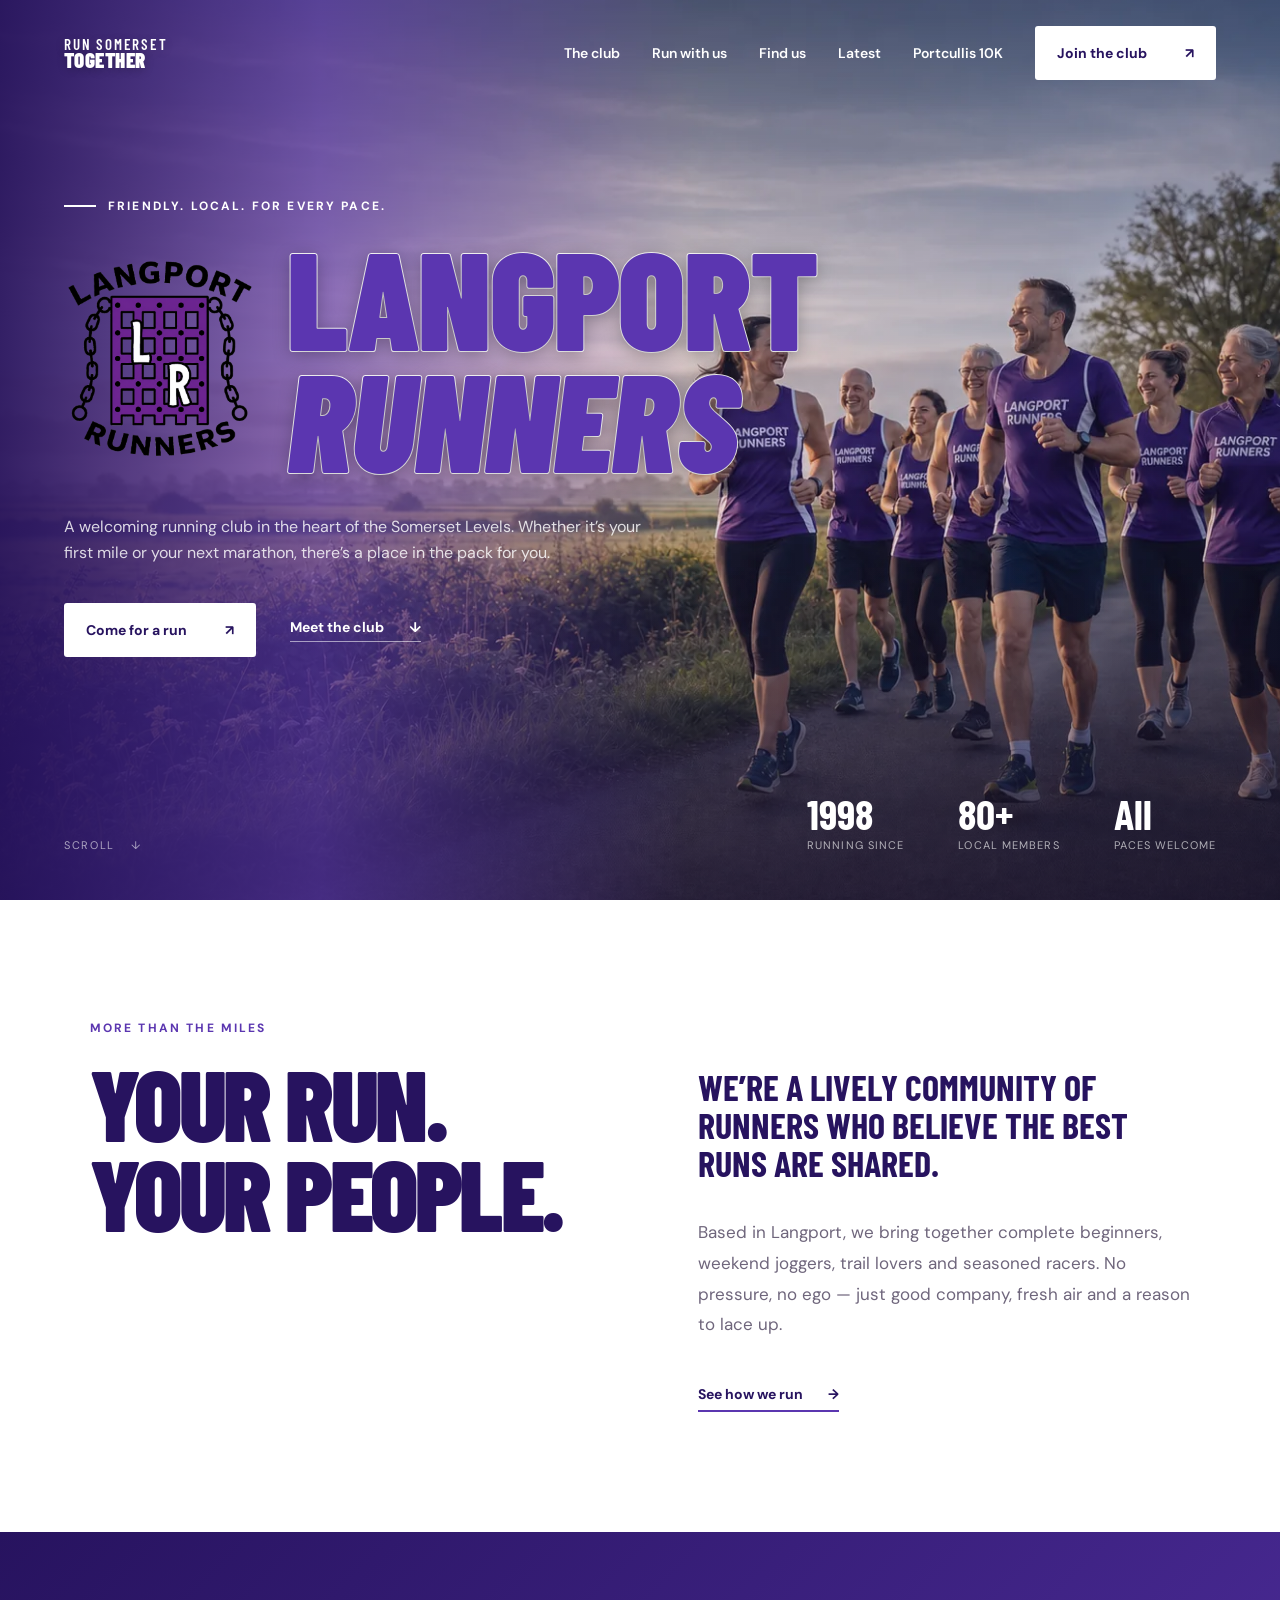
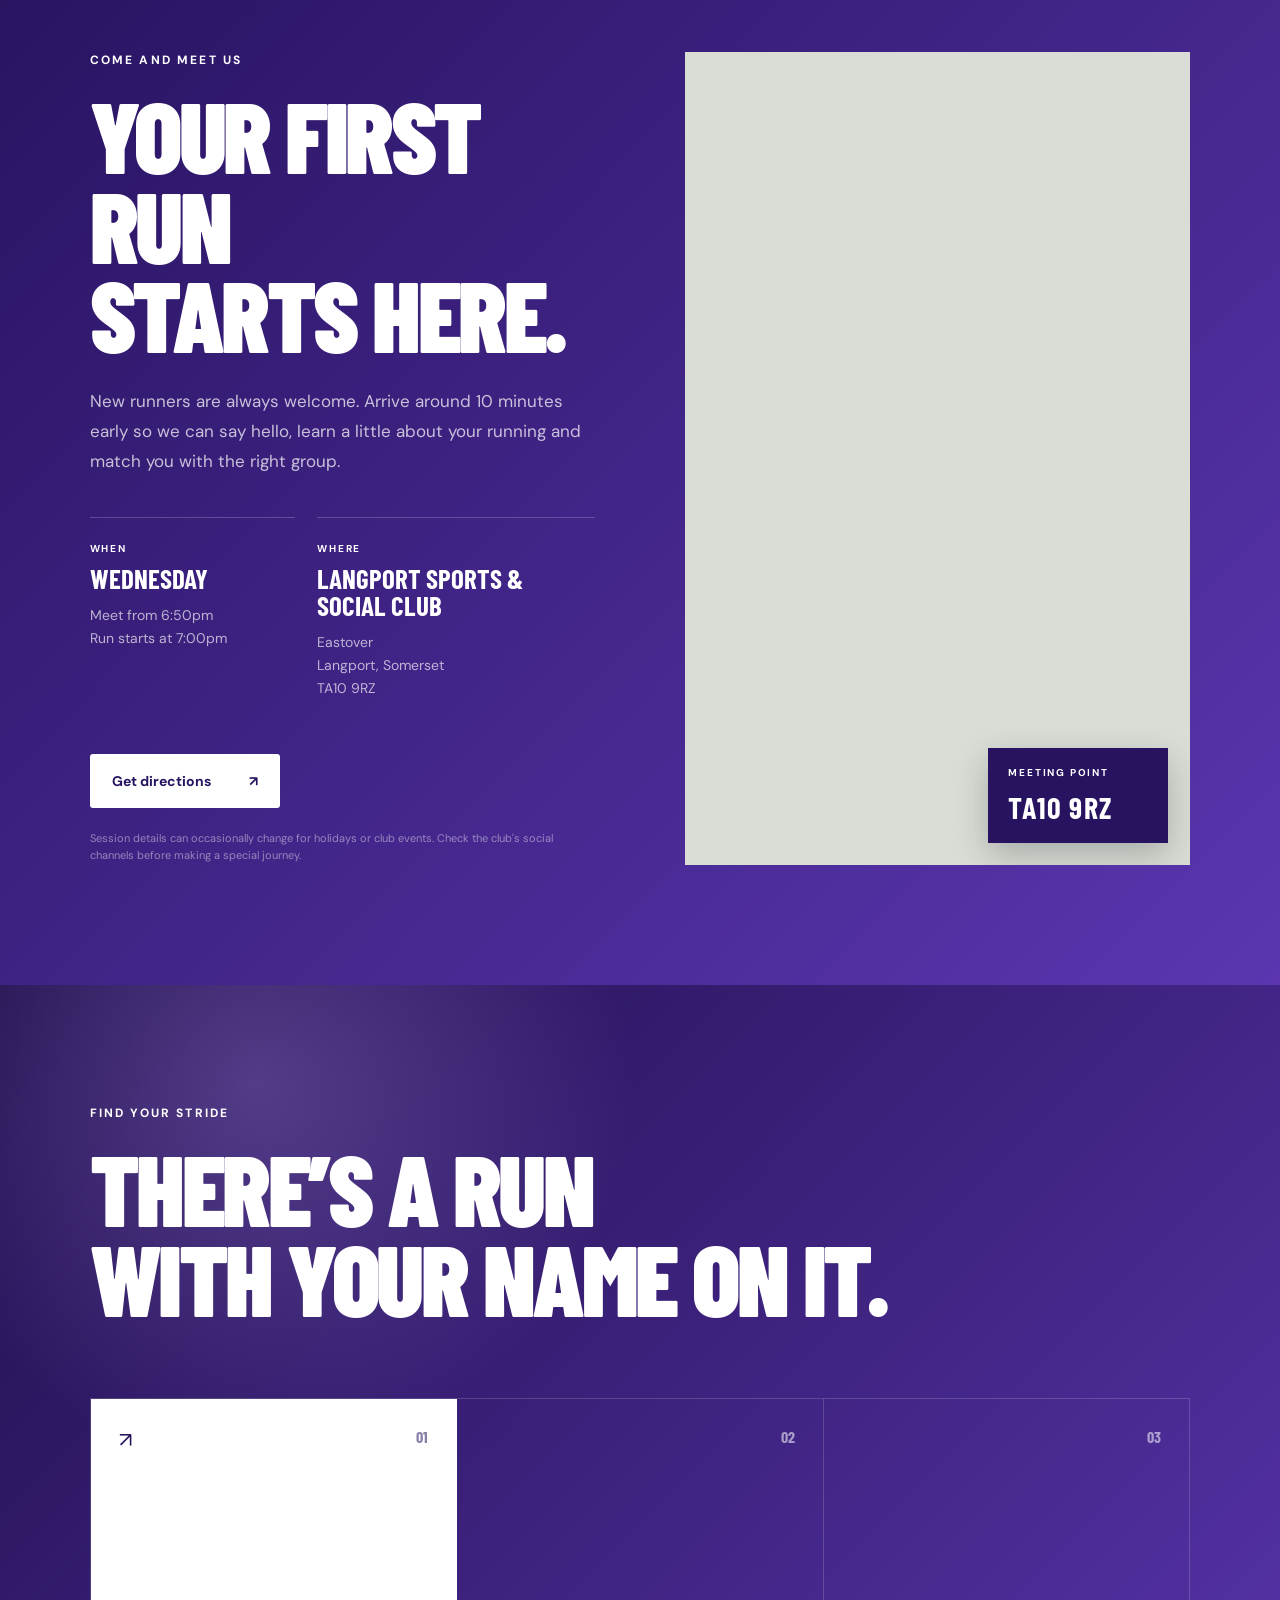
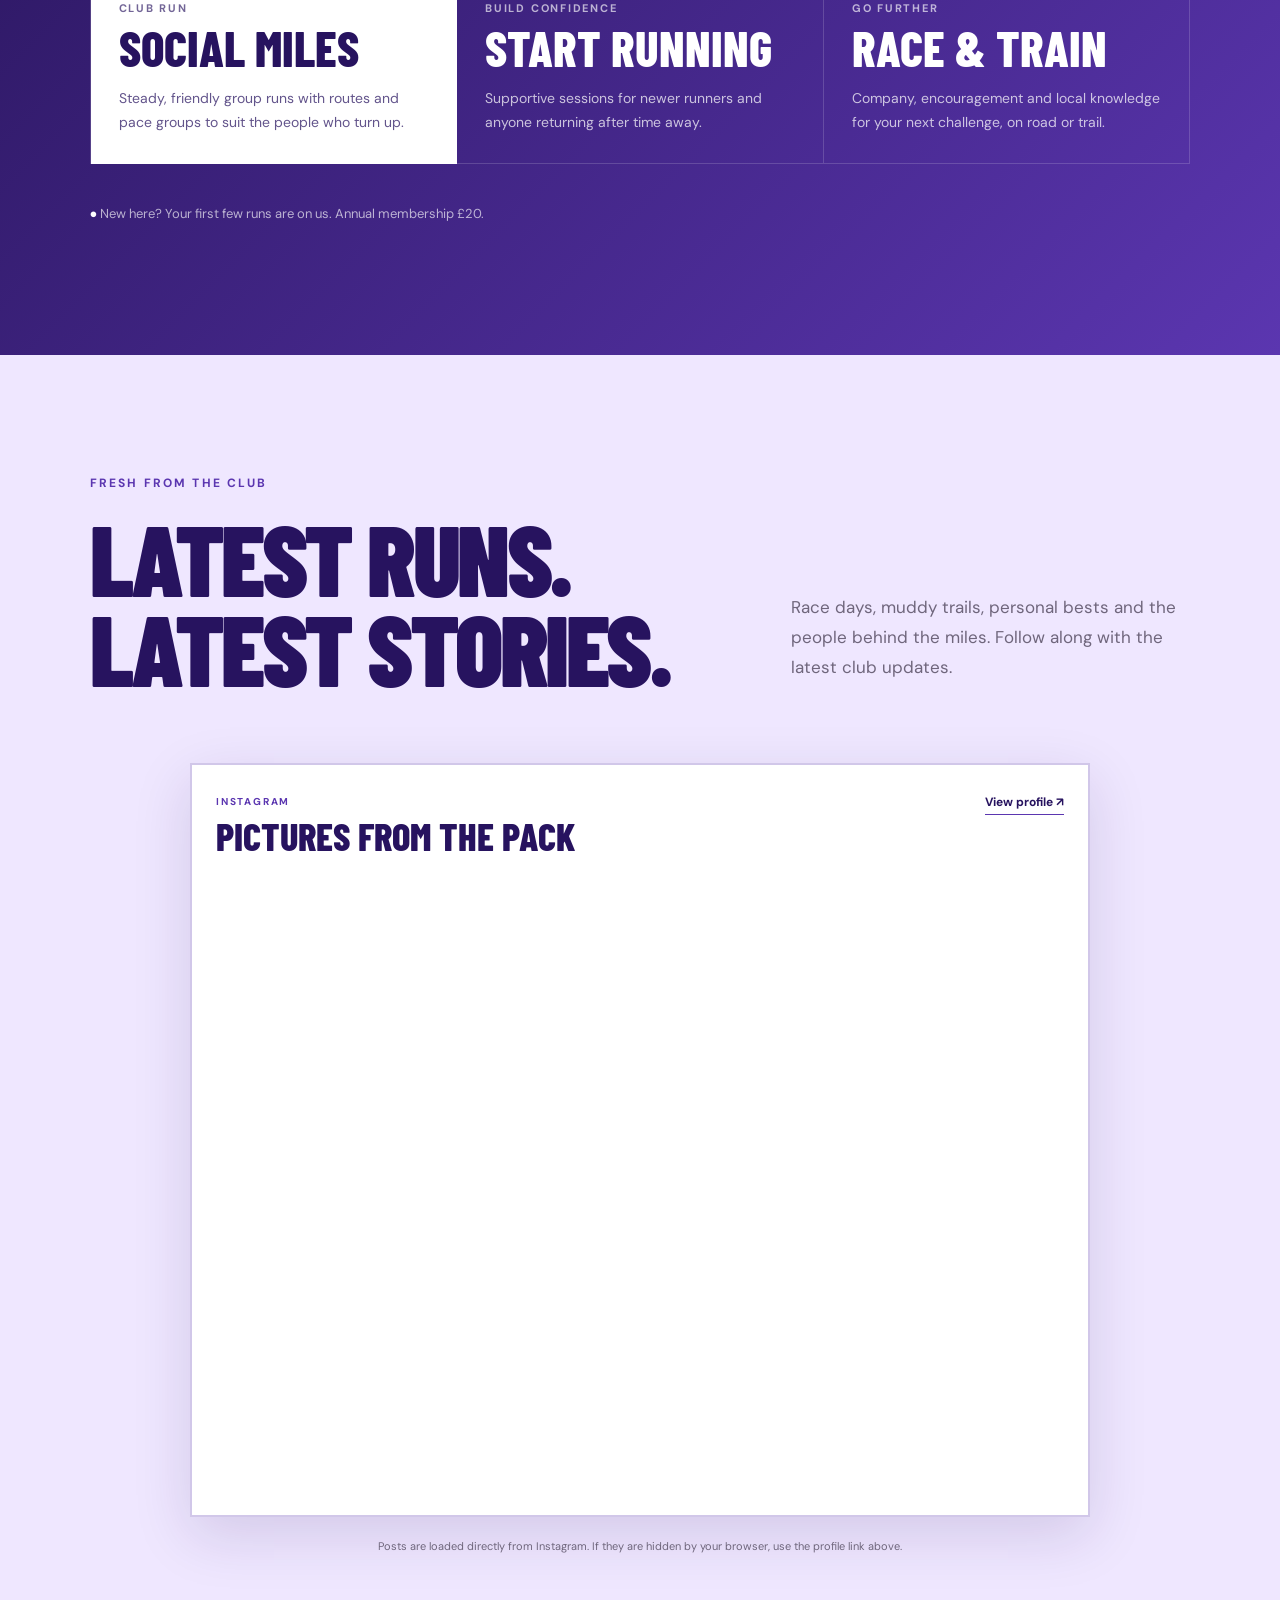
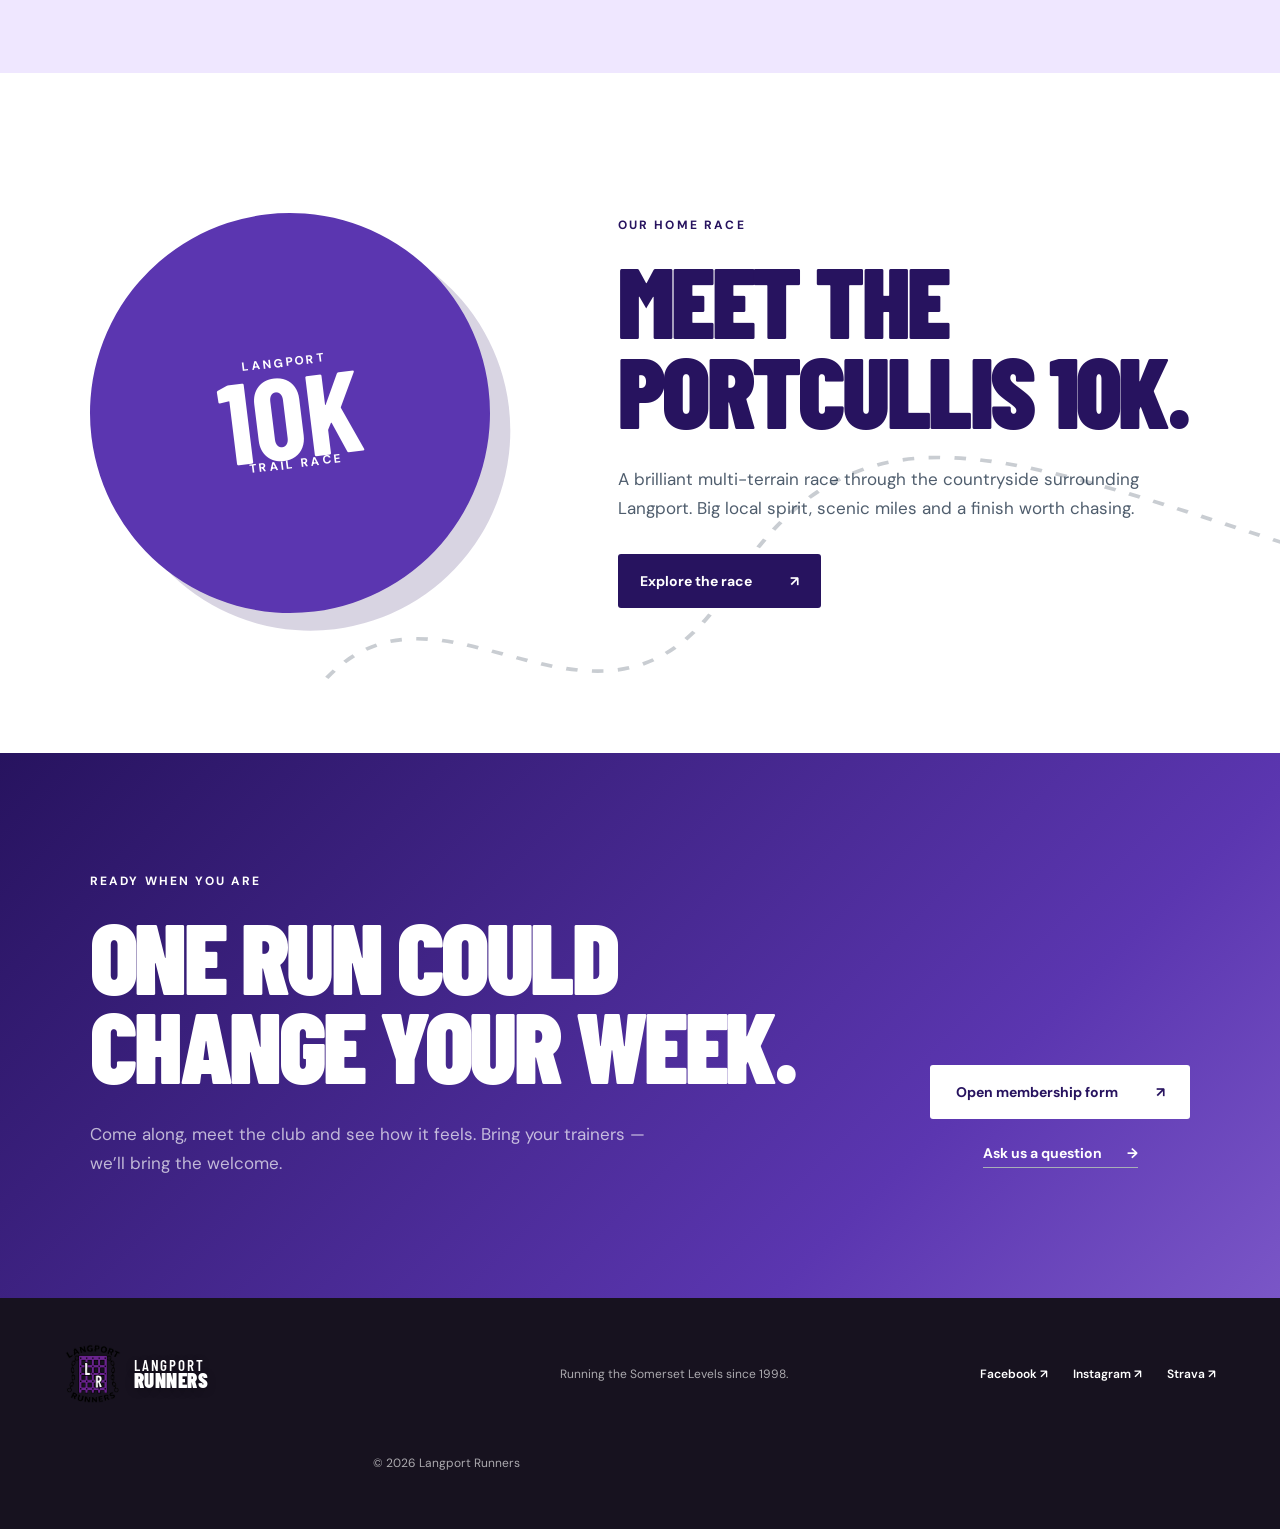
==== index.html @ e685749e "Refresh mobile text width styling" ====
<!doctype html>
<html lang="en">
<head>
  <meta charset="utf-8">
  <meta name="viewport" content="width=device-width, initial-scale=1">
  <meta name="description" content="Join Langport Runners, a friendly Somerset running club for all abilities. Weekly Wednesday runs at 7pm from Langport Sports & Social Club.">
  <meta name="robots" content="index,follow,max-image-preview:large">
  <meta name="theme-color" content="#0b1f35">
  <link rel="canonical" href="https://martingibsonhypnotherapy-design.github.io/langport-runners-preview/">
  <meta property="og:type" content="website">
  <meta property="og:site_name" content="Langport Runners">
  <meta property="og:title" content="Langport Runners | Friendly Somerset Running Club">
  <meta property="og:description" content="Run with a welcoming club in the heart of the Somerset Levels. All abilities and paces are welcome.">
  <meta property="og:url" content="https://martingibsonhypnotherapy-design.github.io/langport-runners-preview/">
  <meta property="og:image" content="https://martingibsonhypnotherapy-design.github.io/langport-runners-preview/assets/langport-runners-share.jpg">
  <meta property="og:image:width" content="1200">
  <meta property="og:image:height" content="630">
  <meta property="og:image:alt" content="Langport Runners training in the Somerset countryside">
  <meta name="twitter:card" content="summary_large_image">
  <meta name="twitter:title" content="Langport Runners | Friendly Somerset Running Club">
  <meta name="twitter:description" content="Weekly club runs in Langport for runners of all abilities.">
  <meta name="twitter:image" content="https://martingibsonhypnotherapy-design.github.io/langport-runners-preview/assets/langport-runners-share.jpg">
  <link rel="icon" href="assets/langport-runners-logo.png" type="image/png">
  <link rel="apple-touch-icon" href="assets/langport-runners-logo.png">
  <link rel="manifest" href="site.webmanifest">
  <title>Langport Runners | Friendly Somerset Running Club</title>
  <link rel="preconnect" href="https://fonts.googleapis.com">
  <link rel="preconnect" href="https://fonts.gstatic.com" crossorigin>
  <link href="https://fonts.googleapis.com/css2?family=Barlow+Condensed:ital,wght@0,600;0,700;0,800;0,900;1,800&family=DM+Sans:wght@400;500;600;700&display=swap" rel="stylesheet">
  <link rel="stylesheet" href="styles.css?v=20261021-mobile13">
  <script src="script.js" defer></script>
  <script type="application/ld+json">
  {
    "@context": "https://schema.org",
    "@type": "SportsClub",
    "name": "Langport Runners",
    "url": "https://martingibsonhypnotherapy-design.github.io/langport-runners-preview/",
    "logo": "https://martingibsonhypnotherapy-design.github.io/langport-runners-preview/assets/langport-runners-logo.png",
    "image": "https://martingibsonhypnotherapy-design.github.io/langport-runners-preview/assets/langport-runners-share.jpg",
    "description": "A friendly running club in Langport, Somerset, welcoming runners of all abilities.",
    "foundingDate": "1998",
    "address": {
      "@type": "PostalAddress",
      "streetAddress": "Langport Sports & Social Club, Eastover",
      "addressLocality": "Langport",
      "addressRegion": "Somerset",
      "postalCode": "TA10 9RZ",
      "addressCountry": "GB"
    },
    "sameAs": [
      "https://www.facebook.com/langportrunners/",
      "https://www.instagram.com/langport_runners/",
      "https://www.strava.com/clubs/langportrunners"
    ]
  }
  </script>
</head>
<body>
  <header class="site-header" id="top">
    <a class="brand" href="#top" aria-label="Langport Runners home">
      <span>Run Somerset<br><strong>Together</strong></span>
    </a>
    <button class="menu-toggle" aria-expanded="false" aria-controls="site-nav">
      <span></span><span></span><span></span><span class="sr-only">Menu</span>
    </button>
    <nav class="site-nav" id="site-nav" aria-label="Main navigation">
      <a href="#about">The club</a>
      <a href="#sessions">Run with us</a>
      <a href="#visit">Find us</a>
      <a href="#latest">Latest</a>
      <a href="#portcullis">Portcullis 10K</a>
      <a class="nav-cta" href="https://forms.office.com/Pages/ResponsePage.aspx?id=DQSIkWdsW0yxEjajBLZtrQAAAAAAAAAAAANAAW6JnulUOFQyMktWUk9DQTFXREoxSjRMME5SQkY1UC4u" target="_blank" rel="noreferrer">Join the club <span>↗</span></a>
    </nav>
  </header>

  <main>
    <section class="hero">
      <div class="hero-media" role="img" aria-label="A friendly group of runners on a Somerset country lane"></div>
      <div class="hero-shade"></div>
      <div class="hero-content">
        <p class="eyebrow"><span></span> Friendly. Local. For every pace.</p>
        <h1 class="hero-brand">
          <img class="hero-brand-logo" src="assets/langport-runners-logo.png" alt="">
          <span>Langport<br><em>Runners</em></span>
        </h1>
        <p class="hero-copy">A welcoming running club in the heart of the Somerset Levels. Whether it’s your first mile or your next marathon, there’s a place in the pack for you.</p>
        <div class="hero-actions">
          <a class="button button-coral" href="#visit">Come for a run <span>↗</span></a>
          <a class="text-link" href="#about">Meet the club <span>↓</span></a>
        </div>
      </div>
      <div class="hero-stats" aria-label="Club facts">
        <div><strong>1998</strong><span>Running since</span></div>
        <div><strong>80+</strong><span>Local members</span></div>
        <div><strong>All</strong><span>Paces welcome</span></div>
      </div>
      <a class="scroll-cue" href="#about" aria-label="Scroll to learn more">Scroll <span>↓</span></a>
    </section>

    <section class="intro section" id="about">
      <div class="intro-title">
        <p class="kicker">More than the miles</p>
        <h2>Your run.<br>Your people.</h2>
      </div>
      <div class="intro-copy">
        <p class="lead">We’re a lively community of runners who believe the best runs are shared.</p>
        <p>Based in Langport, we bring together complete beginners, weekend joggers, trail lovers and seasoned racers. No pressure, no ego — just good company, fresh air and a reason to lace up.</p>
        <a class="arrow-link" href="#sessions">See how we run <span>→</span></a>
      </div>
    </section>

    <section class="visit section" id="visit">
      <div class="visit-details">
        <p class="kicker">Come and meet us</p>
        <h2>Your first run<br>starts here.</h2>
        <p class="visit-intro">New runners are always welcome. Arrive around 10 minutes early so we can say hello, learn a little about your running and match you with the right group.</p>
        <div class="visit-facts">
          <div class="visit-fact">
            <span>When</span>
            <strong>Wednesday</strong>
            <p>Meet from 6:50pm<br>Run starts at 7:00pm</p>
          </div>
          <div class="visit-fact">
            <span>Where</span>
            <strong>Langport Sports & Social Club</strong>
            <address>Eastover<br>Langport, Somerset<br>TA10 9RZ</address>
          </div>
        </div>
        <div class="visit-actions">
          <a class="button button-coral" href="https://www.google.com/maps/dir/?api=1&destination=Langport+Sports+%26+Social+Club%2C+Eastover%2C+Langport%2C+Somerset%2C+TA10+9RZ" target="_blank" rel="noreferrer">Get directions <span>↗</span></a>
        </div>
        <p class="visit-note">Session details can occasionally change for holidays or club events. Check the club's social channels before making a special journey.</p>
      </div>
      <div class="visit-map">
        <iframe
          src="https://www.google.com/maps?q=Langport+Sports+%26+Social+Club%2C+Eastover%2C+Langport%2C+Somerset%2C+TA10+9RZ&output=embed"
          title="Map showing Langport Sports and Social Club, the Langport Runners meeting point"
          loading="lazy"
          referrerpolicy="no-referrer-when-downgrade">
        </iframe>
        <div class="map-label">
          <span>Meeting point</span>
          <strong>TA10 9RZ</strong>
        </div>
      </div>
    </section>

    <section class="sessions section" id="sessions">
      <div class="section-heading light">
        <p class="kicker">Find your stride</p>
        <h2>There’s a run<br>with your name on it.</h2>
      </div>
      <div class="session-grid">
        <article class="session-card featured">
          <span class="card-number">01</span>
          <div>
            <p class="card-label">Club run</p>
            <h3>Social miles</h3>
            <p>Steady, friendly group runs with routes and pace groups to suit the people who turn up.</p>
          </div>
          <span class="card-icon" aria-hidden="true">↗</span>
        </article>
        <article class="session-card">
          <span class="card-number">02</span>
          <div>
            <p class="card-label">Build confidence</p>
            <h3>Start running</h3>
            <p>Supportive sessions for newer runners and anyone returning after time away.</p>
          </div>
          <span class="card-icon" aria-hidden="true">↗</span>
        </article>
        <article class="session-card">
          <span class="card-number">03</span>
          <div>
            <p class="card-label">Go further</p>
            <h3>Race & train</h3>
            <p>Company, encouragement and local knowledge for your next challenge, on road or trail.</p>
          </div>
          <span class="card-icon" aria-hidden="true">↗</span>
        </article>
      </div>
      <div class="session-note">
        <p><span>●</span> New here? Your first few runs are on us. Annual membership £20.</p>
      </div>
    </section>

    <section class="latest section" id="latest">
      <div class="latest-heading">
        <div>
          <p class="kicker">Fresh from the club</p>
          <h2>Latest runs.<br>Latest stories.</h2>
        </div>
        <p>Race days, muddy trails, personal bests and the people behind the miles. Follow along with the latest club updates.</p>
      </div>
      <div class="social-grid social-grid-single">
        <article class="social-panel social-panel-instagram">
          <div class="social-panel-head">
            <div>
              <span class="social-network">Instagram</span>
              <h3>Pictures from the pack</h3>
            </div>
            <a href="https://www.instagram.com/langport_runners/" target="_blank" rel="noreferrer" aria-label="Open Langport Runners on Instagram">View profile ↗</a>
          </div>
          <div class="social-embed instagram-embed">
            <iframe
              src="https://www.instagram.com/langport_runners/embed/"
              title="Latest pictures from Langport Runners on Instagram"
              loading="lazy"
              allowtransparency="true">
            </iframe>
            <div class="embed-fallback">
              <strong>@langport_runners</strong>
              <span>See the club's latest pictures on Instagram.</span>
              <a href="https://www.instagram.com/langport_runners/" target="_blank" rel="noreferrer">Open Instagram ↗</a>
            </div>
          </div>
        </article>
      </div>
      <p class="social-note">Posts are loaded directly from Instagram. If they are hidden by your browser, use the profile link above.</p>
    </section>

    <section class="race section" id="portcullis">
      <div class="race-badge" aria-hidden="true">
        <span>Langport</span>
        <strong>10K</strong>
        <span>Trail race</span>
      </div>
      <div class="race-content">
        <p class="kicker">Our home race</p>
        <h2>Meet the<br>Portcullis 10K.</h2>
        <p>A brilliant multi-terrain race through the countryside surrounding Langport. Big local spirit, scenic miles and a finish worth chasing.</p>
        <a class="button button-navy" href="portcullis.html">Explore the race <span>↗</span></a>
      </div>
      <div class="route-line" aria-hidden="true">
        <svg viewBox="0 0 700 250" preserveAspectRatio="none"><path d="M-20 180C76 21 178 272 284 106S490 20 728 138" fill="none" stroke="currentColor" stroke-width="3" stroke-dasharray="8 10"/><circle cx="285" cy="105" r="8" fill="currentColor"/></svg>
      </div>
    </section>

    <section class="join section" id="join">
      <div class="join-content">
        <p class="kicker">Ready when you are</p>
        <h2>One run could<br>change your week.</h2>
        <p>Come along, meet the club and see how it feels. Bring your trainers — we’ll bring the welcome.</p>
      </div>
      <div class="join-actions">
        <a class="button button-coral" href="https://forms.office.com/Pages/ResponsePage.aspx?id=DQSIkWdsW0yxEjajBLZtrQAAAAAAAAAAAANAAW6JnulUOFQyMktWUk9DQTFXREoxSjRMME5SQkY1UC4u" target="_blank" rel="noreferrer">Open membership form <span>↗</span></a>
        <a class="text-link dark" href="https://www.instagram.com/langport_runners/" target="_blank" rel="noreferrer">Ask us a question <span>→</span></a>
      </div>
    </section>
  </main>

  <footer class="site-footer">
    <a class="brand footer-brand" href="#top">
      <img class="brand-logo" src="assets/langport-runners-logo.png" alt="">
      <span>Langport<br><strong>Runners</strong></span>
    </a>
    <p>Running the Somerset Levels since 1998.</p>
    <div class="footer-links">
      <a href="https://www.facebook.com/langportrunners/" target="_blank" rel="noreferrer" aria-label="Follow Langport Runners on Facebook">Facebook ↗</a>
      <a href="https://www.instagram.com/langport_runners/" target="_blank" rel="noreferrer" aria-label="Follow Langport Runners on Instagram">Instagram ↗</a>
      <a href="https://www.strava.com/clubs/langportrunners" target="_blank" rel="noreferrer" aria-label="Join Langport Runners on Strava">Strava ↗</a>
    </div>
    <p class="copyright">© <span id="year"></span> Langport Runners</p>
  </footer>
</body>
</html>
---- styles.css ----
:root {
  --navy: #27135f;
  --navy-soft: #3a2380;
  --coral: #6b45c6;
  --lime: #ffffff;
  --cream: #ffffff;
  --white: #fff;
  --ink: #17121f;
  --muted: #6f667c;
  --club-purple: #5b36b0;
  --club-purple-dark: #27135f;
  --club-yellow: #ffffff;
  --club-black: #17121f;
  --display: "Barlow Condensed", Impact, sans-serif;
  --body: "DM Sans", Arial, sans-serif;
}

* { box-sizing: border-box; }
html { scroll-behavior: smooth; }
body {
  margin: 0;
  overflow-x: hidden;
  color: var(--ink);
  background: var(--white);
  font-family: var(--body);
  -webkit-font-smoothing: antialiased;
}
a { color: inherit; text-decoration: none; }
button { font: inherit; }
.sr-only { position: absolute; width: 1px; height: 1px; padding: 0; margin: -1px; overflow: hidden; clip: rect(0,0,0,0); white-space: nowrap; border: 0; }

.site-header {
  position: absolute;
  z-index: 20;
  top: 0;
  left: 0;
  width: 100%;
  display: flex;
  align-items: center;
  justify-content: space-between;
  padding: 26px 5vw;
  color: white;
}
.brand { color: white; text-shadow: 0 2px 10px rgba(0,0,0,.22); }
.brand { display: inline-flex; align-items: center; gap: 12px; font-family: var(--display); font-size: 15px; font-weight: 600; line-height: .82; letter-spacing: .12em; text-transform: uppercase; }
.brand strong { color: white; }
.brand strong { font-size: 21px; font-weight: 900; letter-spacing: .02em; }
.brand-logo { width: 58px; height: 59px; flex: 0 0 auto; object-fit: contain; image-rendering: auto; }
.site-nav { display: flex; align-items: center; gap: 32px; font-size: 14px; font-weight: 600; }
.site-nav > a:not(.nav-cta) { transition: color .2s; }
.site-nav > a:not(.nav-cta):hover { color: var(--club-yellow); }
.nav-cta, .button {
  display: inline-flex;
  align-items: center;
  justify-content: center;
  gap: 38px;
  min-height: 54px;
  padding: 0 22px;
  font-size: 14px;
  font-weight: 700;
  border-radius: 3px;
  transition: transform .2s, background .2s;
}
.nav-cta { color: var(--club-purple-dark); background: white; }
.nav-cta:hover, .button:hover { transform: translateY(-3px); }
.menu-toggle { display: none; color: white; background: none; border: 0; }

.hero { position: relative; min-height: 820px; height: 100vh; max-height: 1000px; color: white; overflow: hidden; background: var(--navy); }
.hero-media { position: absolute; inset: 0; background: url("assets/langport-runners-hero-v2.webp") center center / cover no-repeat; transform: scale(1.01); }
.hero-shade { position: absolute; inset: 0; background: linear-gradient(90deg, rgba(39,19,95,.94) 0%, rgba(91,54,176,.67) 25%, rgba(91,54,176,.12) 54%, rgba(39,19,95,.18) 100%), linear-gradient(0deg, rgba(23,18,31,.68) 0%, transparent 38%); }
.hero-content { position: relative; z-index: 2; width: 56%; padding: 22vh 5vw 0; }
.eyebrow, .kicker { margin: 0 0 22px; font-size: 12px; font-weight: 700; letter-spacing: .18em; text-transform: uppercase; }
.eyebrow { display: flex; align-items: center; gap: 12px; color: white; }
.eyebrow span { width: 32px; height: 2px; background: currentColor; }
h1, h2, h3 { margin: 0; font-family: var(--display); text-transform: uppercase; }
h1 { max-width: 790px; font-size: clamp(86px, 10.8vw, 166px); font-weight: 900; line-height: .88; letter-spacing: -.012em; }
h1 em { color: white; font-style: italic; text-shadow: 0 4px 18px rgba(0,0,0,.28); }
.hero-brand {
  display: flex;
  align-items: center;
  gap: clamp(18px, 2.4vw, 34px);
  max-width: 950px;
  width: max-content;
  padding: 0;
  margin-left: 0;
  background: transparent;
}
.hero-brand span {
  display: block;
  color: var(--club-purple);
  -webkit-text-stroke: 2px white;
  paint-order: stroke fill;
  text-shadow: 0 4px 18px rgba(0,0,0,.28);
}
.hero-brand em {
  color: var(--club-purple);
  -webkit-text-stroke: 2px white;
}
.hero-brand-logo { width: clamp(170px, 15vw, 250px); height: auto; flex: 0 0 auto; object-fit: contain; }
.hero-copy { max-width: 600px; margin: 35px 0 0; color: rgba(255,255,255,.82); font-size: clamp(16px, 1.25vw, 20px); line-height: 1.6; }
.hero-actions { display: flex; align-items: center; gap: 34px; margin-top: 38px; }
.button-coral { color: var(--club-purple-dark); background: white; }
.button-navy { color: white; background: var(--navy); }
.text-link, .arrow-link { display: inline-flex; align-items: center; gap: 25px; font-size: 14px; font-weight: 700; }
.text-link { padding-bottom: 5px; border-bottom: 1px solid rgba(255,255,255,.55); }
.text-link.dark { border-color: #a8afb7; }
.hero-stats { position: absolute; z-index: 2; right: 5vw; bottom: 48px; display: flex; gap: 54px; }
.hero-stats div { display: flex; flex-direction: column; }
.hero-stats strong { color: white; font-family: var(--display); font-size: 42px; line-height: 1; }
.hero-stats span { margin-top: 4px; color: rgba(255,255,255,.64); font-size: 11px; letter-spacing: .1em; text-transform: uppercase; }
.scroll-cue { position: absolute; z-index: 2; bottom: 48px; left: 5vw; display: flex; gap: 16px; color: rgba(255,255,255,.6); font-size: 11px; letter-spacing: .15em; text-transform: uppercase; }

.section { padding: 120px 7vw; }
.intro { display: grid; grid-template-columns: 1fr 1fr; gap: 9vw; background: white; }
.kicker { color: var(--club-purple); }
.intro h2, .section-heading h2, .race h2, .join h2 { font-size: clamp(62px, 7.8vw, 118px); font-weight: 900; line-height: .9; letter-spacing: -.035em; }
.intro h2, .latest-heading h2 { color: var(--club-purple-dark); }
.intro-copy { max-width: 600px; padding-top: 48px; }
.intro-copy .lead { margin-top: 0; color: var(--navy); font-family: var(--display); font-size: 36px; font-weight: 700; line-height: 1.05; text-transform: uppercase; }
.intro-copy p:not(.lead) { color: var(--muted); font-size: 17px; line-height: 1.8; }
.arrow-link { margin-top: 28px; color: var(--navy); border-bottom: 2px solid var(--club-purple); padding-bottom: 7px; }

.visit { display: grid; grid-template-columns: 1fr 1fr; gap: 7vw; color: white; background: linear-gradient(135deg, var(--club-purple-dark) 0%, var(--club-purple) 100%); }
.visit-details { max-width: 720px; }
.visit h2 { font-size: clamp(62px, 7.8vw, 118px); font-weight: 900; line-height: .9; letter-spacing: -.035em; }
.visit .kicker { color: white; }
.visit-intro { max-width: 630px; margin: 28px 0 0; color: rgba(255,255,255,.72); font-size: 17px; line-height: 1.75; }
.visit-facts { display: grid; grid-template-columns: .85fr 1.15fr; gap: 22px; margin-top: 40px; }
.visit-fact { padding: 24px 0; border-top: 1px solid rgba(255,255,255,.2); }
.visit-fact > span, .map-label span { display: block; margin-bottom: 10px; color: white; font-size: 10px; font-weight: 700; letter-spacing: .18em; text-transform: uppercase; }
.visit-fact strong { display: block; font-family: var(--display); font-size: 27px; line-height: 1; text-transform: uppercase; }
.visit-fact p, .visit-fact address { margin: 12px 0 0; color: rgba(255,255,255,.66); font-size: 14px; font-style: normal; line-height: 1.65; }
.visit-actions { display: flex; align-items: center; gap: 28px; margin-top: 30px; }
.visit-note { max-width: 600px; margin: 22px 0 0; color: rgba(255,255,255,.45); font-size: 11px; line-height: 1.6; }
.visit-map { position: relative; min-height: 620px; overflow: hidden; background: #d9ddd6; }
.visit-map iframe { width: 100%; height: 100%; min-height: 620px; display: block; border: 0; filter: saturate(.78) contrast(1.04); }
.map-label { position: absolute; right: 22px; bottom: 22px; min-width: 180px; padding: 18px 20px; color: white; background: var(--navy); box-shadow: 0 12px 35px rgba(0,0,0,.22); }
.map-label strong { font-family: var(--display); font-size: 30px; letter-spacing: .04em; }

.sessions { color: white; background: radial-gradient(circle at 20% 10%, rgba(200,168,255,.26), transparent 28%), linear-gradient(135deg, #21104f 0%, #5b36b0 100%); }
.section-heading.light .kicker { color: white; }
.section-heading h2 { max-width: 930px; }
.session-grid { display: grid; grid-template-columns: repeat(3, 1fr); margin-top: 75px; border-top: 1px solid rgba(255,255,255,.16); border-left: 1px solid rgba(255,255,255,.16); }
.session-card { position: relative; min-height: 365px; display: flex; flex-direction: column; justify-content: space-between; padding: 28px; border-right: 1px solid rgba(255,255,255,.16); border-bottom: 1px solid rgba(255,255,255,.16); transition: background .25s, color .25s; }
.session-card:hover, .session-card.featured { color: var(--club-purple-dark); background: white; }
.card-number { align-self: flex-end; font-family: var(--display); font-weight: 700; opacity: .55; }
.card-label { margin-bottom: 10px; font-size: 11px; font-weight: 700; letter-spacing: .16em; text-transform: uppercase; opacity: .65; }
.session-card h3 { font-size: 49px; font-weight: 800; line-height: .95; }
.session-card p:last-child { max-width: 330px; margin: 16px 0 0; font-size: 14px; line-height: 1.7; opacity: .72; }
.card-icon { position: absolute; top: 27px; left: 28px; font-size: 21px; opacity: 0; transition: opacity .2s; }
.session-card:hover .card-icon, .session-card.featured .card-icon { opacity: 1; }
.session-note { display: flex; align-items: center; justify-content: space-between; margin-top: 28px; color: rgba(255,255,255,.65); font-size: 13px; }
.session-note p span { color: white; }
.session-note a { color: white; font-weight: 700; border-bottom: 1px solid rgba(255,255,255,.5); padding-bottom: 4px; }

.latest { background: #efe7ff; }
.latest-heading { display: grid; grid-template-columns: 1.2fr .8fr; align-items: end; gap: 8vw; }
.latest-heading h2 { font-size: clamp(62px, 7.8vw, 118px); font-weight: 900; line-height: .9; letter-spacing: -.035em; }
.latest-heading > p { max-width: 520px; margin: 0 0 10px; color: var(--muted); font-size: 17px; line-height: 1.75; }
.social-grid { display: grid; grid-template-columns: 1fr 1fr; gap: 28px; margin-top: 70px; }
.social-grid-single { grid-template-columns: minmax(0, 900px); justify-content: center; }
.social-panel { min-width: 0; padding: 24px; background: white; border: 2px solid rgba(91,54,176,.28); box-shadow: 0 18px 55px rgba(39,19,95,.14); }
.social-panel-head { min-height: 82px; display: flex; align-items: flex-start; justify-content: space-between; gap: 20px; }
.social-network { color: var(--club-purple); font-size: 10px; font-weight: 700; letter-spacing: .18em; text-transform: uppercase; }
.social-panel h3 { margin-top: 7px; color: var(--navy); font-size: clamp(28px, 3vw, 43px); font-weight: 800; line-height: 1; }
.social-panel-head > a { flex: 0 0 auto; margin-top: 5px; color: var(--navy); font-size: 12px; font-weight: 700; border-bottom: 1px solid var(--club-purple); padding-bottom: 4px; }
.social-embed { position: relative; min-height: 620px; overflow: hidden; background: #f1eee8; }
.social-embed iframe { position: relative; z-index: 2; display: block; width: 100%; height: 620px; border: 0; background: white; }
.embed-fallback { position: absolute; z-index: 1; inset: 0; display: flex; flex-direction: column; align-items: center; justify-content: center; gap: 12px; padding: 40px; color: var(--navy); text-align: center; }
.embed-fallback strong { font-family: var(--display); font-size: 34px; text-transform: uppercase; }
.embed-fallback span { max-width: 280px; color: var(--muted); font-size: 14px; line-height: 1.6; }
.embed-fallback a { margin-top: 8px; color: var(--club-purple); font-size: 13px; font-weight: 700; }
.social-note { margin: 22px 0 0; color: var(--muted); font-size: 11px; text-align: center; }

.race { position: relative; min-height: 680px; display: grid; grid-template-columns: .8fr 1.2fr; align-items: center; gap: 10vw; overflow: hidden; background: white; }
.race-badge { position: relative; z-index: 2; width: min(32vw, 400px); aspect-ratio: 1; display: flex; flex-direction: column; align-items: center; justify-content: center; color: white; background: var(--club-purple); border-radius: 50%; transform: rotate(-7deg); box-shadow: 18px 20px 0 rgba(39,19,95,.18); }
.race-badge span { font-size: 12px; font-weight: 700; letter-spacing: .2em; text-transform: uppercase; }
.race-badge strong { font-family: var(--display); font-size: clamp(78px, 9vw, 138px); line-height: .75; }
.race-content { position: relative; z-index: 2; max-width: 720px; }
.race-content .kicker { color: var(--club-purple-dark); }
.race-content h2 { color: var(--club-purple-dark); }
.race-content p:not(.kicker) { max-width: 570px; margin: 30px 0; color: rgba(11,31,53,.72); font-size: 17px; line-height: 1.75; }
.route-line { position: absolute; inset: auto -4vw 0 25vw; height: 300px; color: rgba(11,31,53,.22); transform: rotate(-5deg); }
.route-line svg { width: 100%; height: 100%; }

.join { display: flex; align-items: flex-end; justify-content: space-between; gap: 6vw; color: white; background: linear-gradient(135deg, var(--club-purple-dark) 0%, var(--club-purple) 72%, #7a56c7 100%); }
.join-content { max-width: 850px; }
.join-content .kicker { color: white; }
.join-content > p:last-child { max-width: 560px; margin: 30px 0 0; color: rgba(255,255,255,.68); font-size: 17px; line-height: 1.7; }
.join-actions { flex: 0 0 260px; display: flex; flex-direction: column; align-items: stretch; gap: 25px; padding-bottom: 10px; }
.join-actions .text-link { align-self: center; }

.site-footer { display: grid; grid-template-columns: 1.2fr 1fr auto; align-items: center; gap: 40px; padding: 46px 5vw; color: rgba(255,255,255,.64); background: var(--club-black); font-size: 12px; }
.footer-brand { color: white; }
.footer-links { display: flex; gap: 25px; color: white; font-weight: 600; }
.copyright { text-align: right; }

@media (max-width: 900px) {
  .site-header { padding: max(16px, env(safe-area-inset-top)) 24px 16px; }
  .menu-toggle { z-index: 22; display: flex; width: 48px; height: 48px; flex-direction: column; align-items: center; justify-content: center; gap: 5px; }
  .menu-toggle span:not(.sr-only) { width: 24px; height: 2px; background: currentColor; transition: transform .2s, opacity .2s; }
  .menu-toggle[aria-expanded="true"] span:nth-child(1) { transform: translateY(7px) rotate(45deg); }
  .menu-toggle[aria-expanded="true"] span:nth-child(2) { opacity: 0; }
  .menu-toggle[aria-expanded="true"] span:nth-child(3) { transform: translateY(-7px) rotate(-45deg); }
  .site-nav { position: fixed; inset: 0; display: none; flex-direction: column; justify-content: center; gap: 24px; padding: 90px 24px max(30px, env(safe-area-inset-bottom)); color: white; background: var(--navy); font-family: var(--display); font-size: 28px; text-align: center; text-transform: uppercase; overflow-y: auto; }
  .site-nav.open { display: flex; }
  .site-nav > a { min-height: 44px; display: flex; align-items: center; justify-content: center; }
  .nav-cta { font-family: var(--body); font-size: 14px; text-transform: none; }
  .hero { min-height: 760px; height: 100svh; max-height: none; }
  .hero-media { background-position: 61% center; }
  .hero-shade { background: linear-gradient(90deg, rgba(39,19,95,.90) 0%, rgba(91,54,176,.55) 28%, rgba(91,54,176,.12) 65%, rgba(39,19,95,.18) 100%), linear-gradient(0deg, rgba(23,18,31,.76) 0%, transparent 48%); }
  .hero-content { width: min(90%, 700px); padding: 21vh 24px 0; }
  .hero-brand { max-width: 760px; }
  .hero-copy { max-width: 520px; }
  .hero-stats { right: 24px; bottom: 30px; gap: 25px; }
  .scroll-cue { display: none; }
  .section { padding: 82px 24px; }
  .intro { grid-template-columns: 1fr; gap: 10px; }
  .intro-copy { padding-top: 20px; }
  .visit { grid-template-columns: 1fr; gap: 55px; }
  .visit-map, .visit-map iframe { min-height: 500px; }
  .session-grid { grid-template-columns: 1fr; }
  .session-card { min-height: 275px; }
  .latest-heading { grid-template-columns: 1fr; gap: 25px; }
  .social-grid { grid-template-columns: 1fr; margin-top: 48px; }
  .race { grid-template-columns: 1fr; gap: 65px; text-align: left; }
  .race-badge { width: min(70vw, 380px); margin: auto; }
  .join { align-items: flex-start; flex-direction: column; }
  .join-actions { width: 100%; flex-basis: auto; }
  .site-footer { grid-template-columns: 1fr 1fr; }
  .site-footer > p:nth-child(2) { display: none; }
  .footer-links { flex-wrap: wrap; row-gap: 14px; }
}

@media (max-width: 570px) {
  .site-header { padding-inline: 18px; }
  .brand { font-size: 13px; }
  .brand strong { font-size: 18px; }
  .brand-logo { width: 46px; height: 47px; }
  .hero { min-height: 1000px; height: auto; }
  .hero-media { background-size: auto calc(100% + 260px); background-position: 69% -230px; }
  .hero-shade { background: linear-gradient(90deg, rgba(39,19,95,.94) 0%, rgba(91,54,176,.78) 36%, rgba(91,54,176,.30) 68%, rgba(39,19,95,.19) 100%), linear-gradient(0deg, rgba(23,18,31,.85) 0%, transparent 58%); }
  .hero-content { width: 100%; padding: 112px 18px 220px; }
  .eyebrow { max-width: 270px; margin-bottom: 18px; font-size: 10px; line-height: 1.4; }
  h1 { max-width: 100%; font-size: clamp(50px, 16.5vw, 74px); line-height: .94; letter-spacing: 0; }
  h1.hero-brand { display: flex; gap: 6px; width: max-content; max-width: 100%; padding: 0; margin: 0 auto; justify-content: center; align-items: center; font-size: clamp(32px, 9.8vw, 49px); letter-spacing: .015em; }
  .hero-brand span { min-width: 0; transform: none; }
  .hero-brand em { -webkit-text-stroke-width: 1.5px; }
  .hero-brand-logo { width: clamp(58px, 18vw, 82px); }
  .hero-copy { max-width: 380px; margin: 140px -10px 0; padding: 14px 12px; color: #fff; font-size: 17px; font-weight: 700; line-height: 1.55; background: transparent; border-radius: 0; text-shadow: 0 1px 3px rgba(0,0,0,.65); }
  .hero-actions { align-items: stretch; flex-direction: column; gap: 18px; max-width: 310px; margin-top: 26px; }
  .hero-actions .button { width: 100%; min-height: 56px; }
  .hero-actions .text-link { align-self: flex-start; min-height: 44px; }
  .hero-stats { left: 18px; right: auto; bottom: 28px; width: calc(100% - 36px); justify-content: space-between; gap: 8px; }
  .hero-stats strong { font-size: 31px; }
  .hero-stats span { font-size: 8px; letter-spacing: .07em; }
  .section { padding: 68px 18px; }
  .intro h2, .visit h2, .section-heading h2, .latest-heading h2, .race h2, .join h2 { font-size: clamp(52px, 17vw, 76px); line-height: .92; letter-spacing: -.02em; overflow-wrap: normal; }
  .intro-copy .lead { font-size: 27px; line-height: 1.08; }
  .intro-copy p:not(.lead), .visit-intro, .latest-heading > p, .race-content p:not(.kicker), .join-content > p:last-child { font-size: 15px; line-height: 1.7; }
  .visit-facts { grid-template-columns: 1fr; gap: 0; margin-top: 30px; }
  .visit-actions { align-items: stretch; flex-direction: column; gap: 14px; }
  .visit-actions .button { width: 100%; min-height: 58px; }
  .visit-actions .text-link { align-self: flex-start; min-height: 44px; }
  .visit-map, .visit-map iframe { min-height: 390px; }
  .map-label { right: 14px; bottom: 14px; min-width: 155px; }
  .session-grid { margin-top: 45px; }
  .session-card { min-height: 245px; padding: 22px; }
  .session-card h3 { font-size: 42px; }
  .session-note { align-items: flex-start; flex-direction: column; gap: 12px; }
  .social-grid { margin-top: 38px; }
  .social-panel { padding: 12px; box-shadow: 0 12px 35px rgba(11,31,53,.08); }
  .social-panel-head { min-height: 98px; gap: 10px; }
  .social-panel h3 { max-width: 210px; font-size: 30px; }
  .social-panel-head > a { min-height: 44px; display: flex; align-items: center; font-size: 10px; white-space: nowrap; }
  .social-embed, .social-embed iframe { min-height: 480px; height: 480px; }
  .social-note { line-height: 1.5; }
  .race { min-height: auto; }
  .race-badge { width: min(78vw, 320px); }
  .race-content .button, .join-actions .button { width: 100%; min-height: 58px; }
  .join-actions { gap: 18px; }
  .site-footer { grid-template-columns: 1fr; }
  .footer-links { display: grid; grid-template-columns: 1fr 1fr; gap: 16px 20px; margin-top: 10px; }
  .footer-links a { min-height: 32px; display: flex; align-items: center; }
  .copyright { text-align: left; }
}

@media (max-width: 370px) {
  h1 { font-size: 59px; }
  .intro h2, .visit h2, .section-heading h2, .latest-heading h2, .race h2, .join h2 { font-size: 49px; }
  .hero-stats strong { font-size: 27px; }
  .social-panel-head { flex-direction: column; min-height: 132px; }
}

@media (prefers-reduced-motion: reduce) {
  html { scroll-behavior: auto; }
  *, *::before, *::after { transition-duration: .01ms !important; }
}
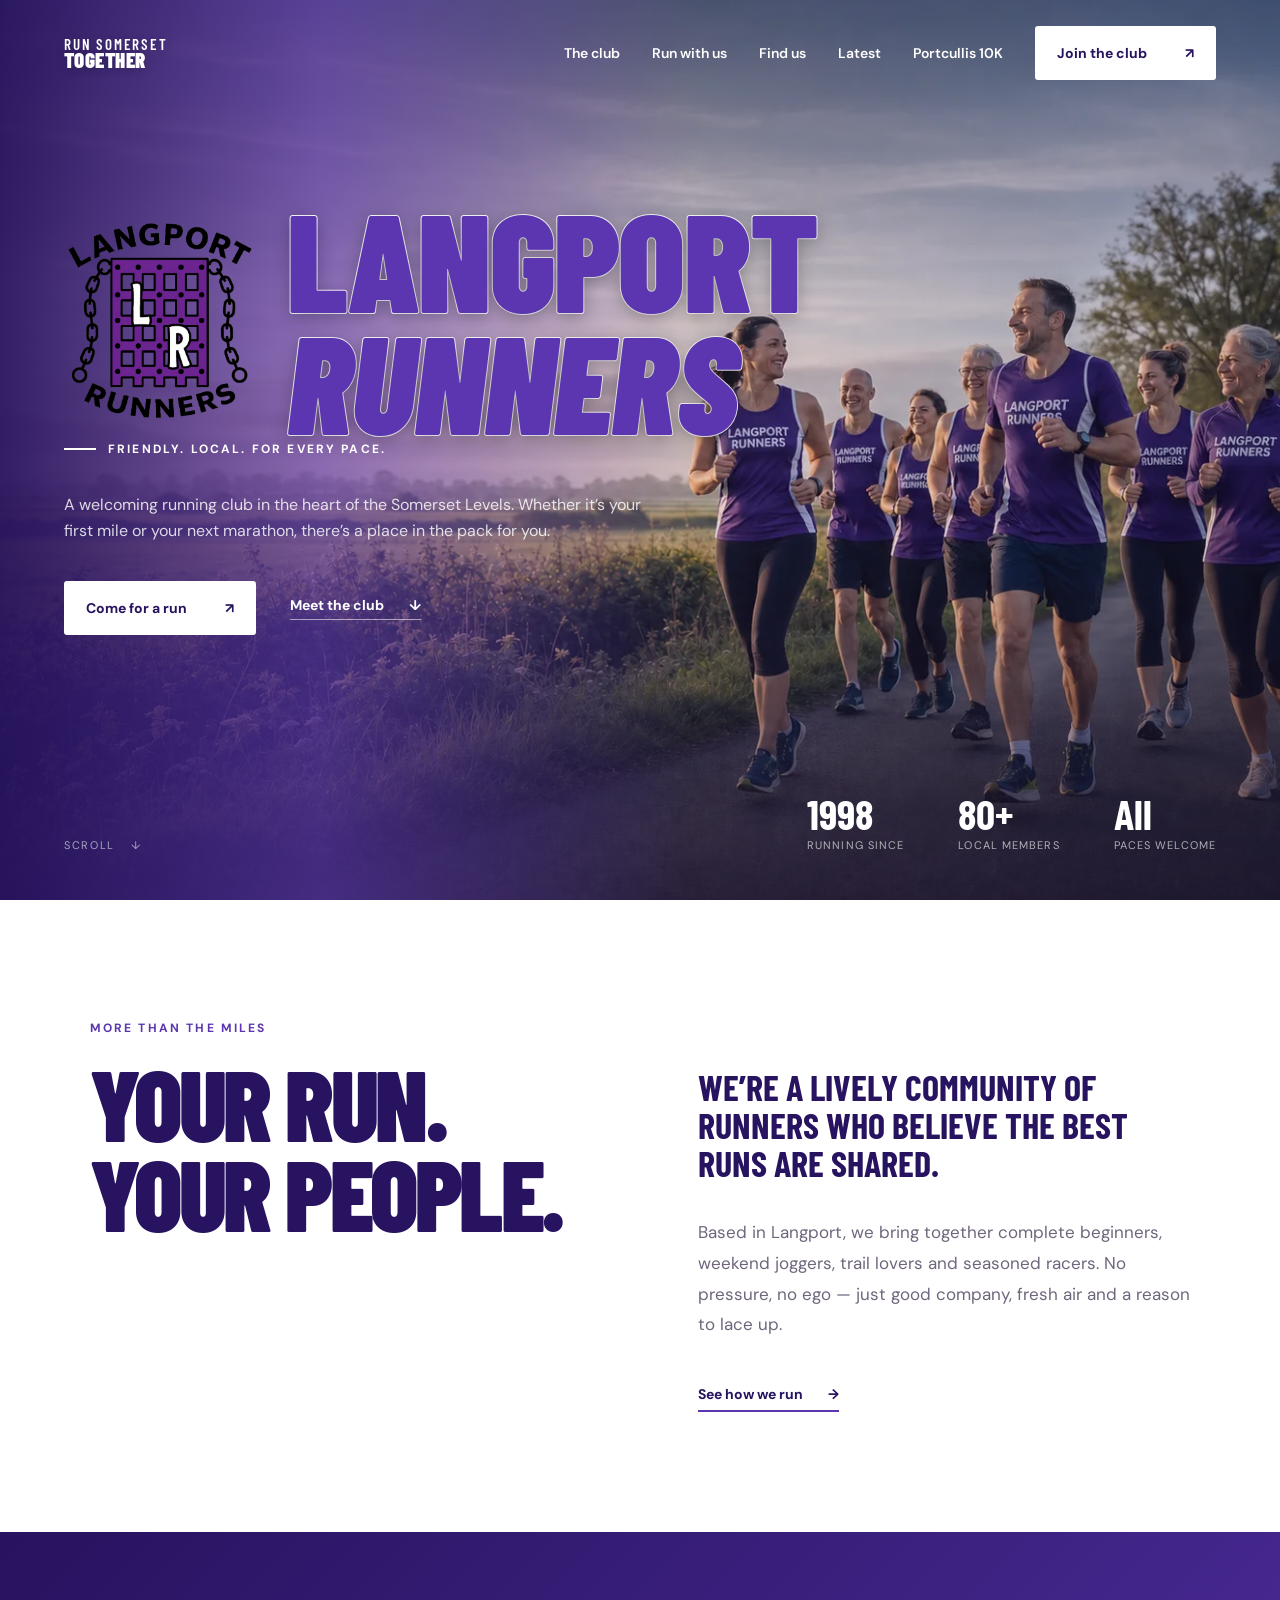
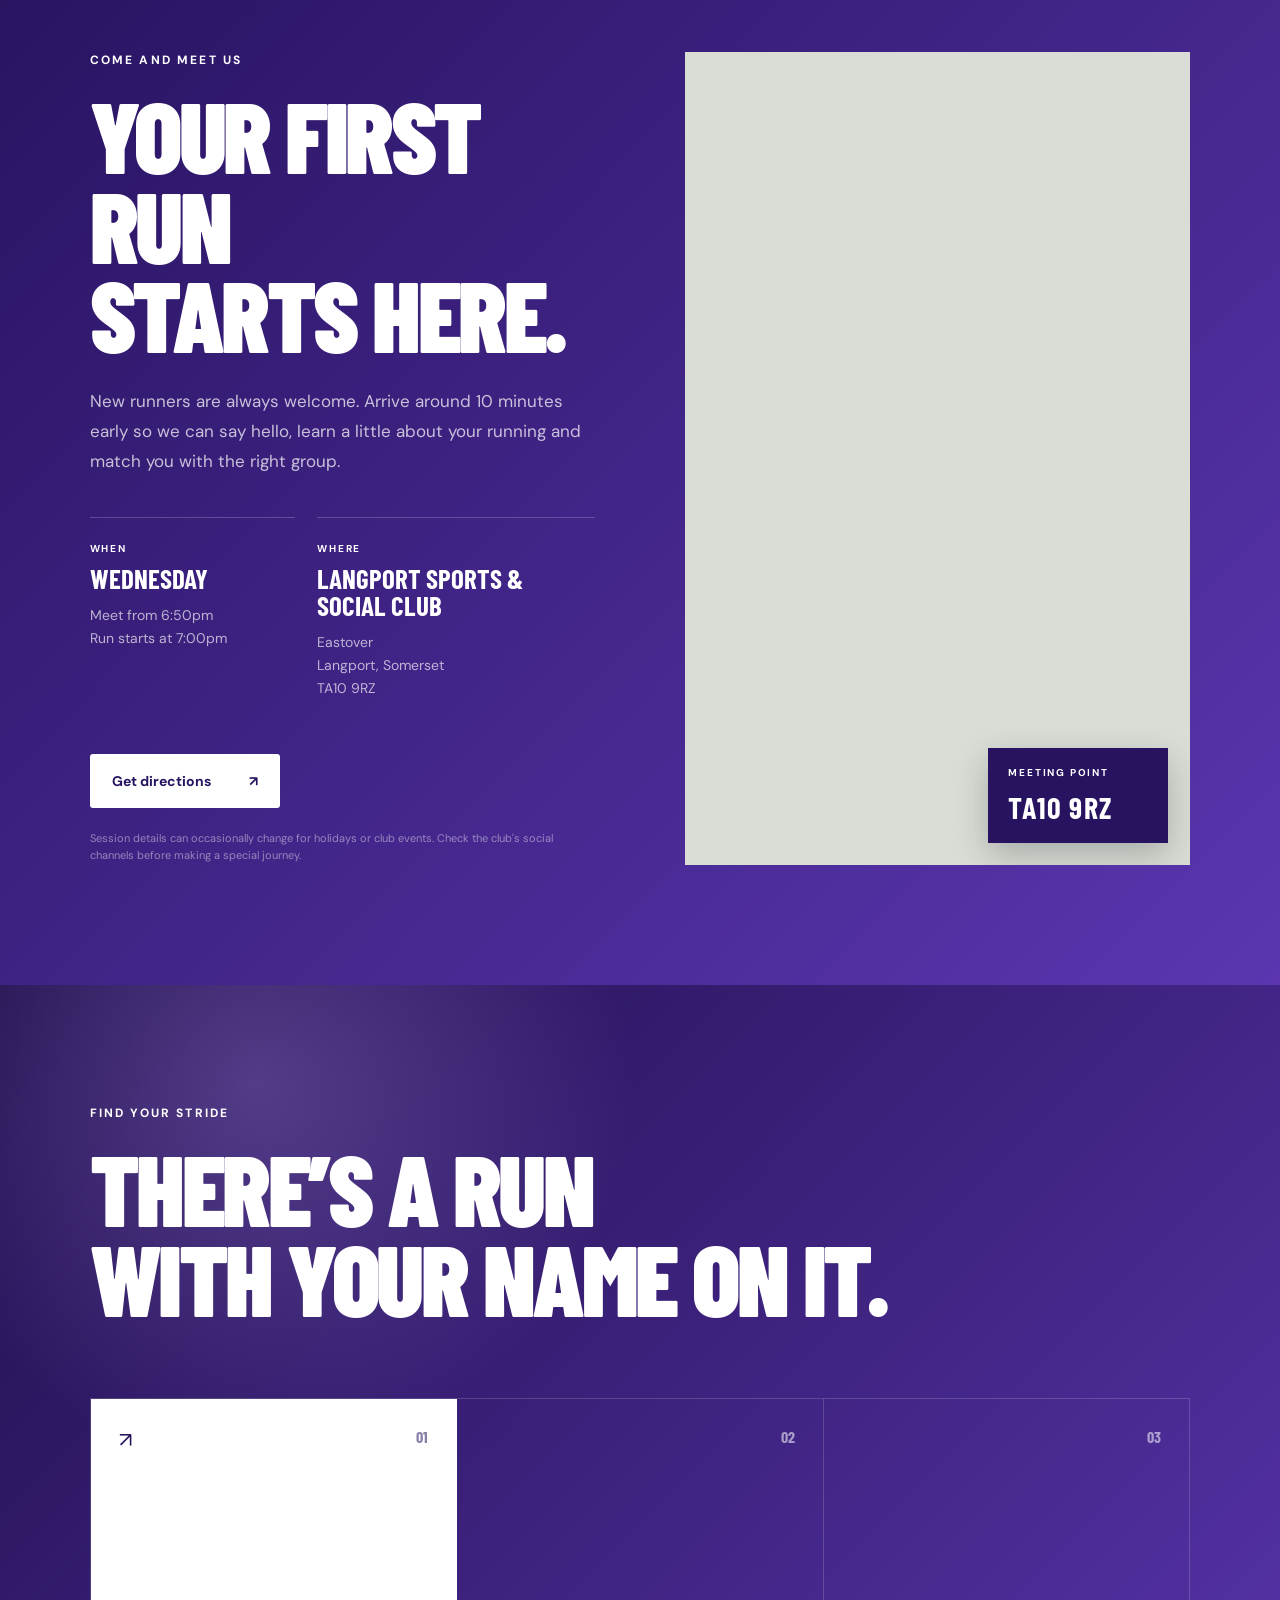
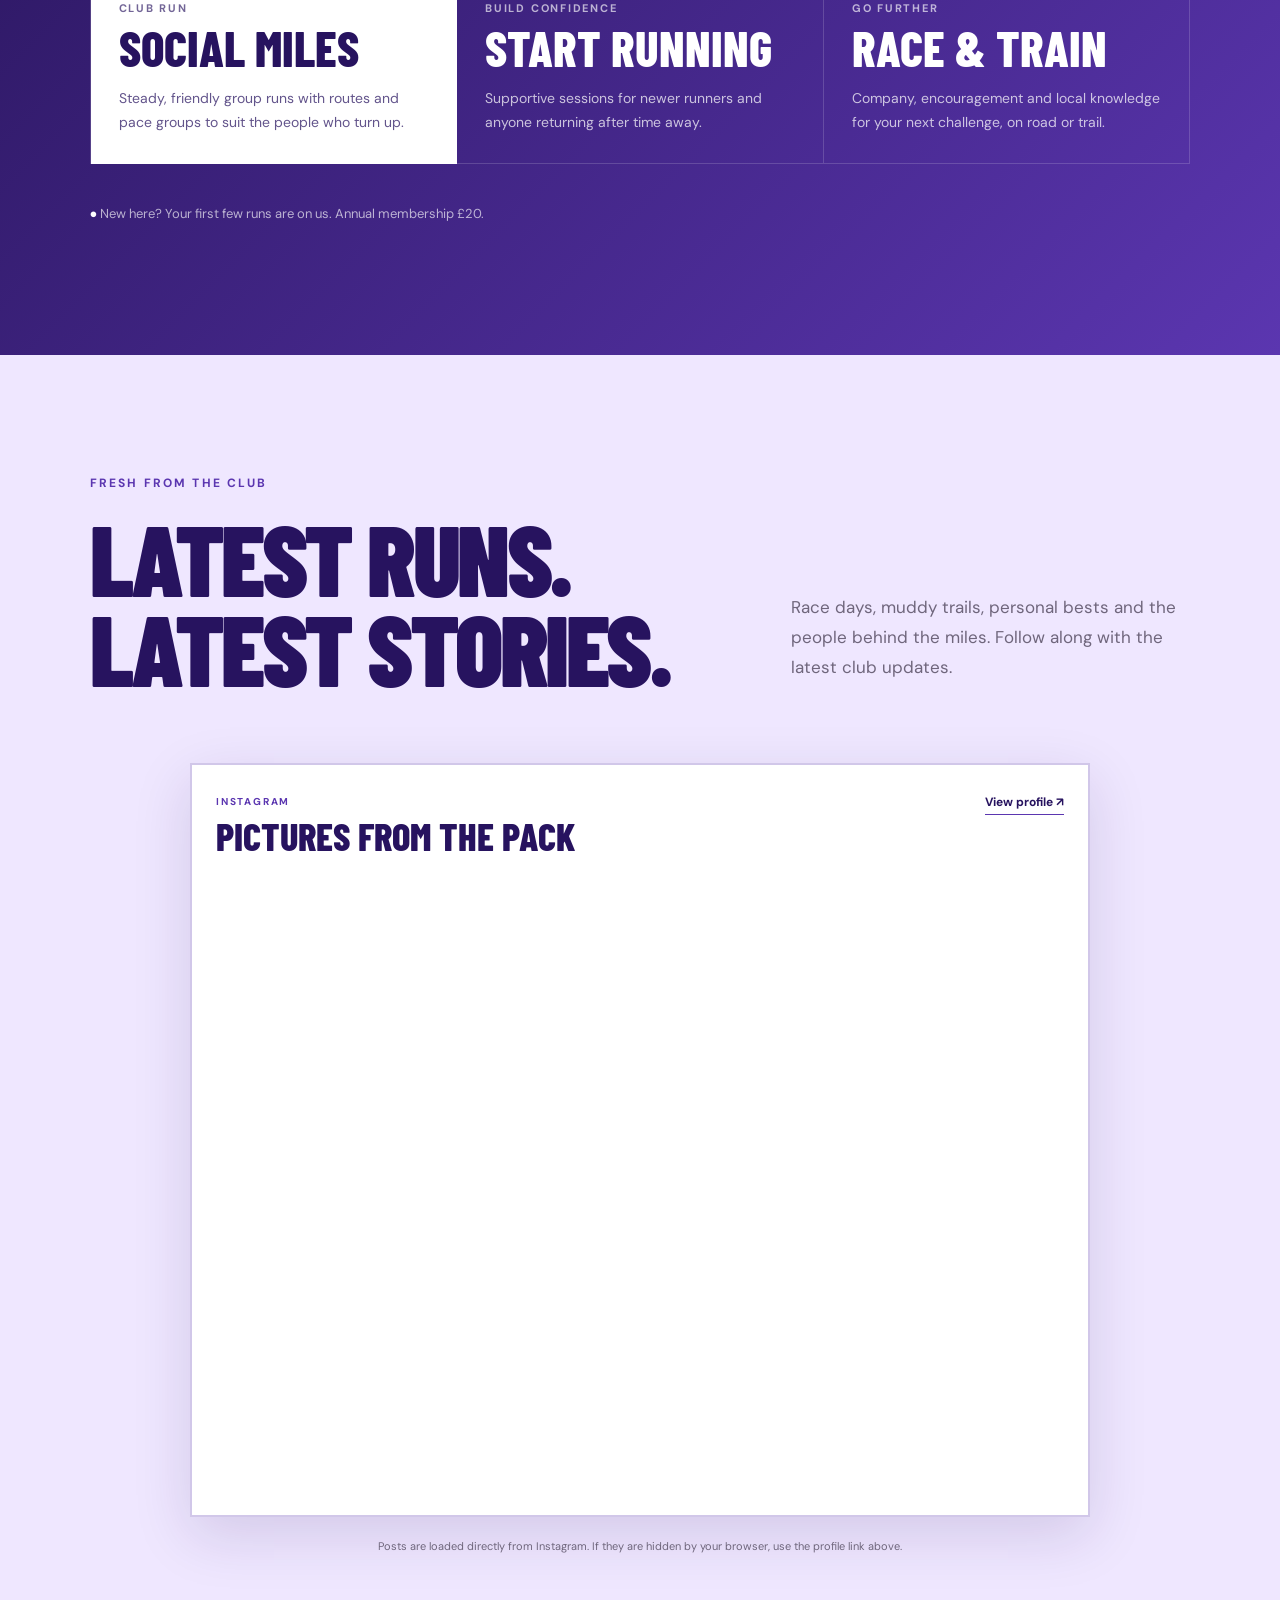
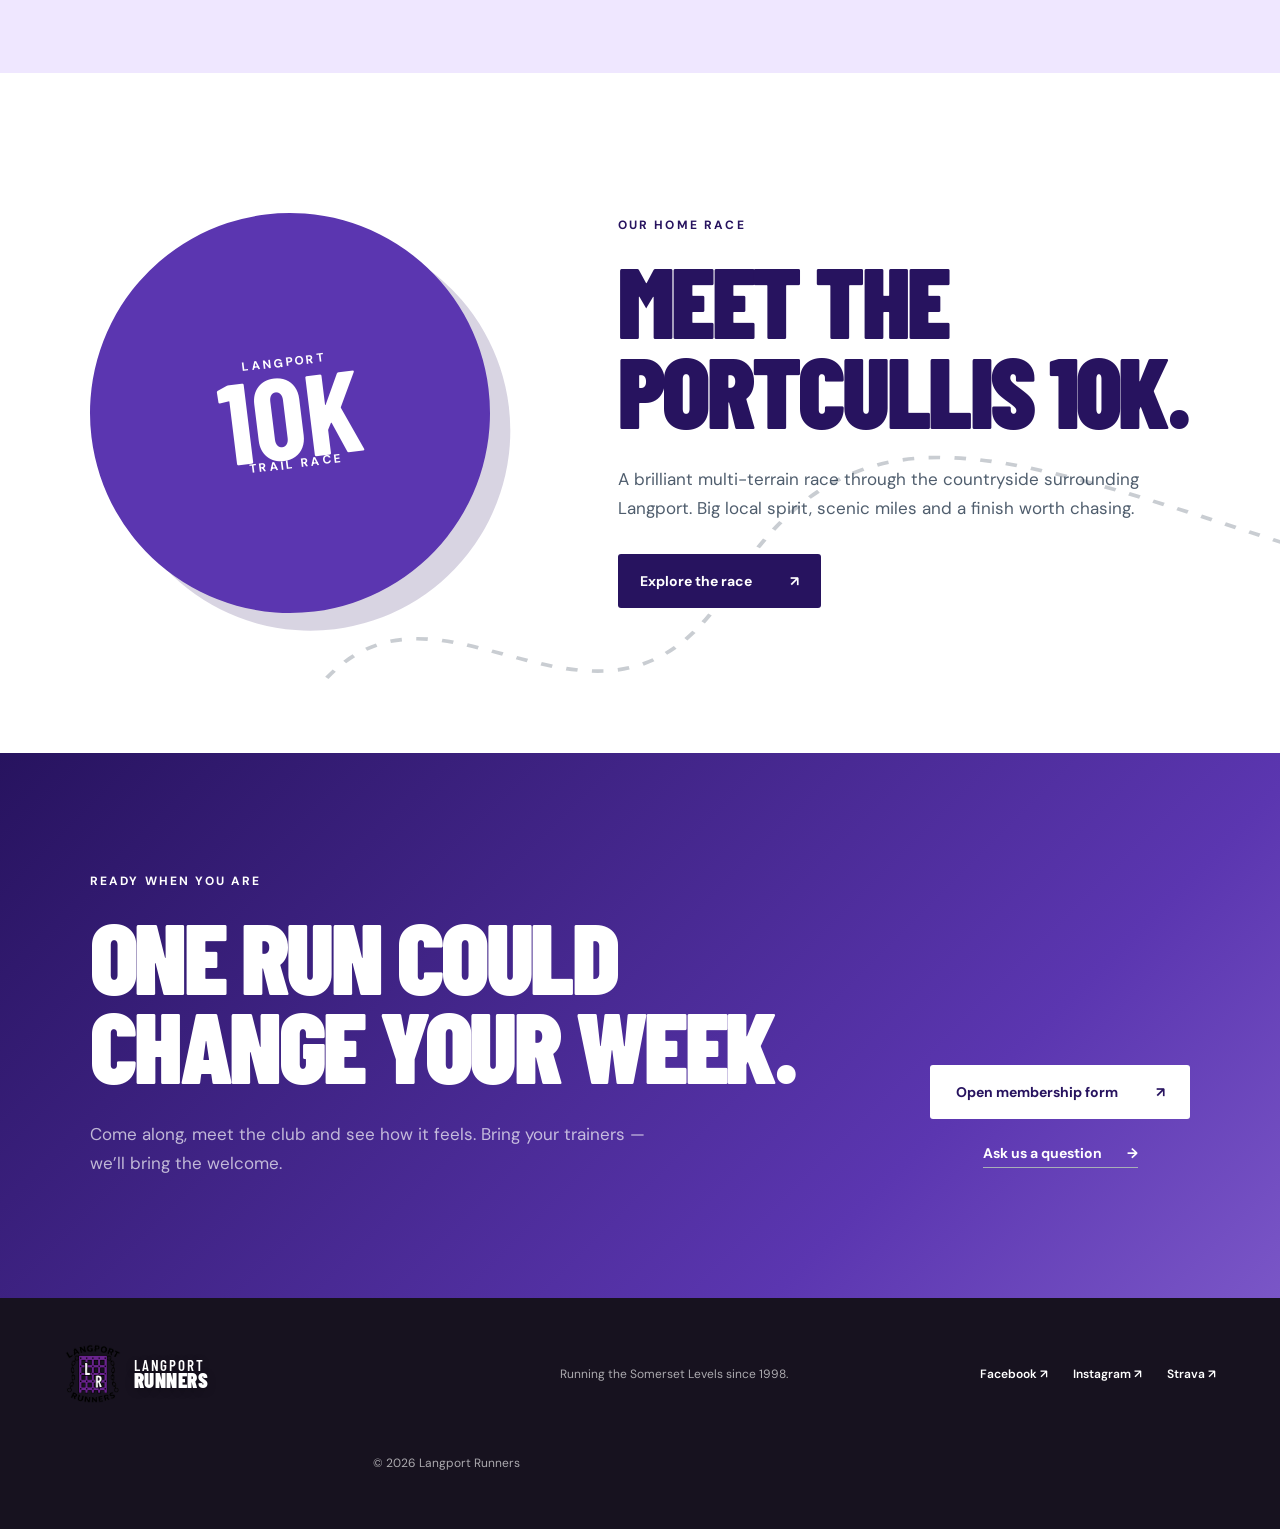
==== commit f1eace06: "Move friendly local tagline below hero heading" ====
--- a/index.html
+++ b/index.html
@@ -27,7 +27,7 @@
   <link rel="preconnect" href="https://fonts.googleapis.com">
   <link rel="preconnect" href="https://fonts.gstatic.com" crossorigin>
   <link href="https://fonts.googleapis.com/css2?family=Barlow+Condensed:ital,wght@0,600;0,700;0,800;0,900;1,800&family=DM+Sans:wght@400;500;600;700&display=swap" rel="stylesheet">
-  <link rel="stylesheet" href="styles.css?v=20261021-mobile13">
+  <link rel="stylesheet" href="styles.css?v=20261021-mobile15">
   <script src="script.js" defer></script>
   <script type="application/ld+json">
   {
@@ -78,11 +78,11 @@
       <div class="hero-media" role="img" aria-label="A friendly group of runners on a Somerset country lane"></div>
       <div class="hero-shade"></div>
       <div class="hero-content">
-        <p class="eyebrow"><span></span> Friendly. Local. For every pace.</p>
         <h1 class="hero-brand">
           <img class="hero-brand-logo" src="assets/langport-runners-logo.png" alt="">
           <span>Langport<br><em>Runners</em></span>
         </h1>
+        <p class="eyebrow"><span></span> Friendly. Local. For every pace.</p>
         <p class="hero-copy">A welcoming running club in the heart of the Somerset Levels. Whether it’s your first mile or your next marathon, there’s a place in the pack for you.</p>
         <div class="hero-actions">
           <a class="button button-coral" href="#visit">Come for a run <span>↗</span></a>
--- a/styles.css
+++ b/styles.css
@@ -243,7 +243,7 @@
   .hero-content { width: 100%; padding: 112px 18px 220px; }
   .eyebrow { max-width: 270px; margin-bottom: 18px; font-size: 10px; line-height: 1.4; }
   h1 { max-width: 100%; font-size: clamp(50px, 16.5vw, 74px); line-height: .94; letter-spacing: 0; }
-  h1.hero-brand { display: flex; gap: 6px; width: max-content; max-width: 100%; padding: 0; margin: 0 auto; justify-content: center; align-items: center; font-size: clamp(32px, 9.8vw, 49px); letter-spacing: .015em; }
+  h1.hero-brand { display: flex; gap: 6px; width: max-content; max-width: 100%; padding: 0; margin: 0 auto; justify-content: center; align-items: center; font-size: clamp(32px, 9.8vw, 49px); letter-spacing: .095em; }
   .hero-brand span { min-width: 0; transform: none; }
   .hero-brand em { -webkit-text-stroke-width: 1.5px; }
   .hero-brand-logo { width: clamp(58px, 18vw, 82px); }
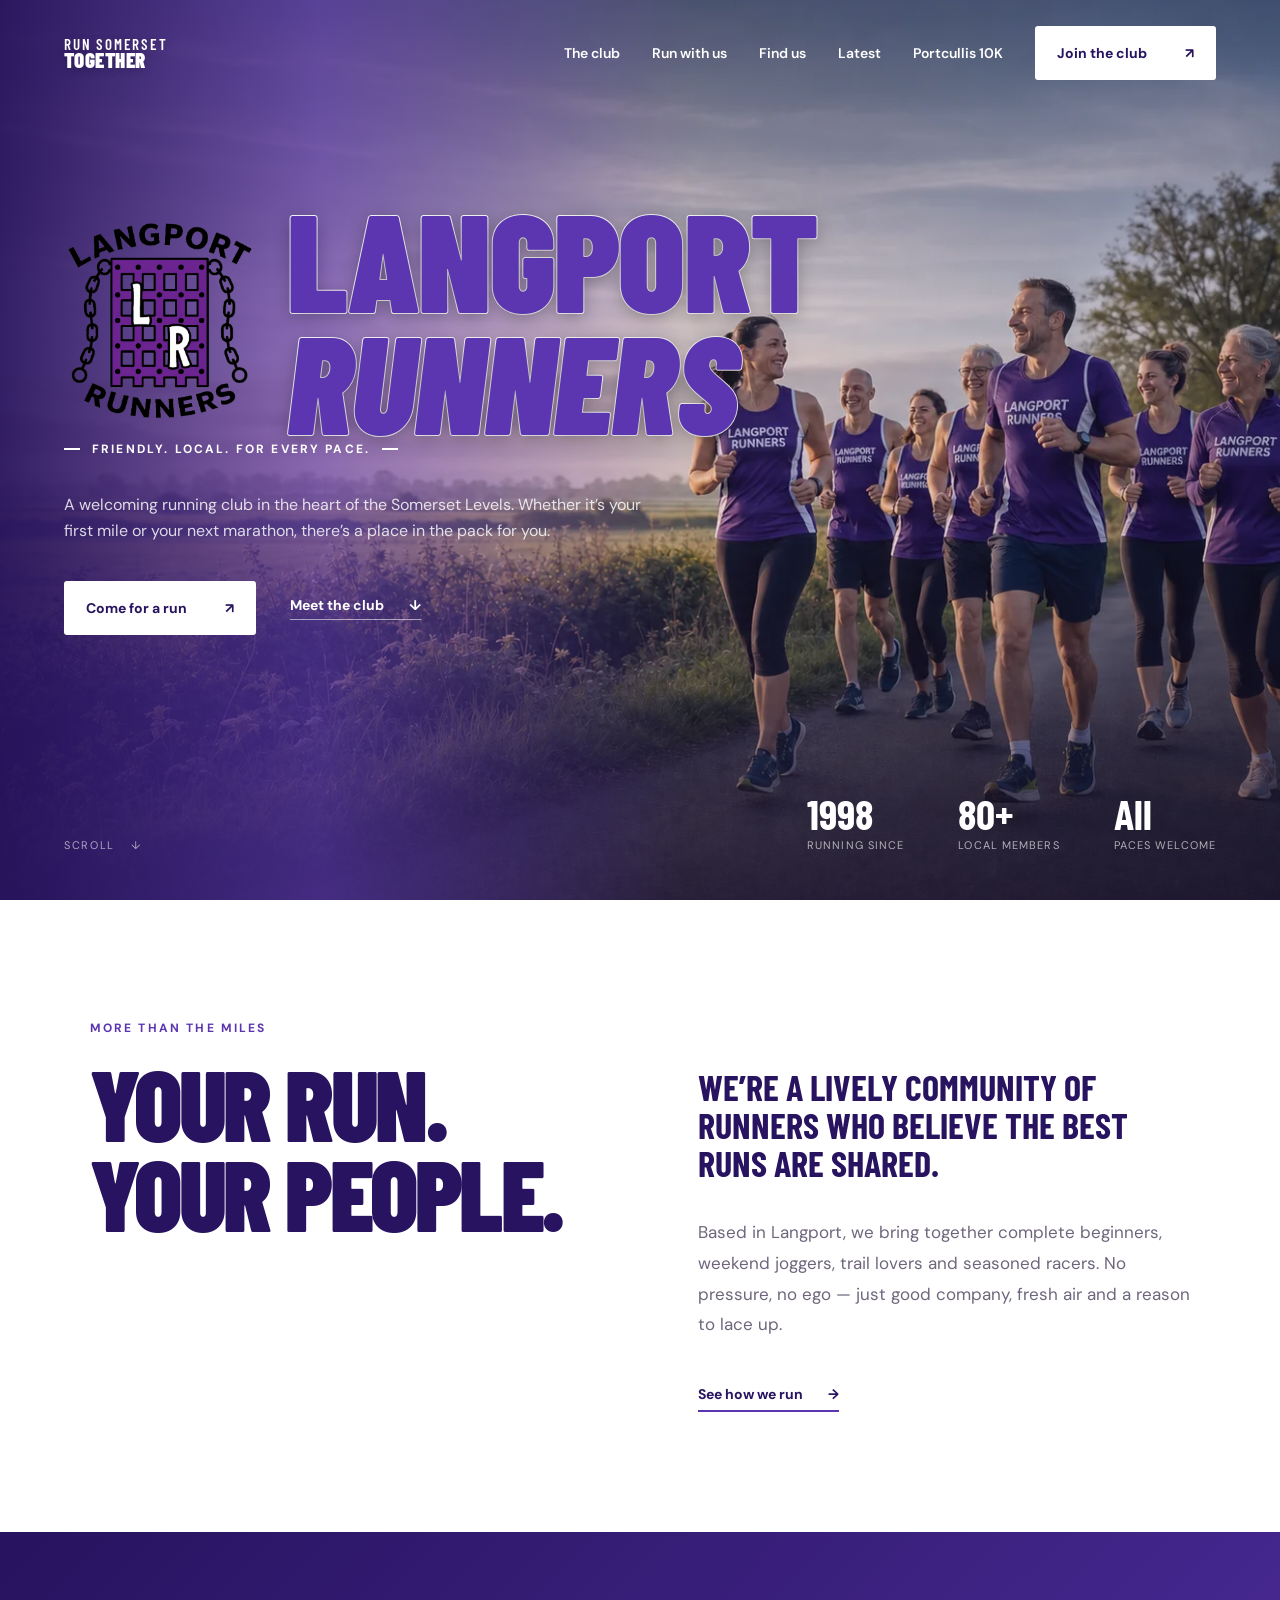
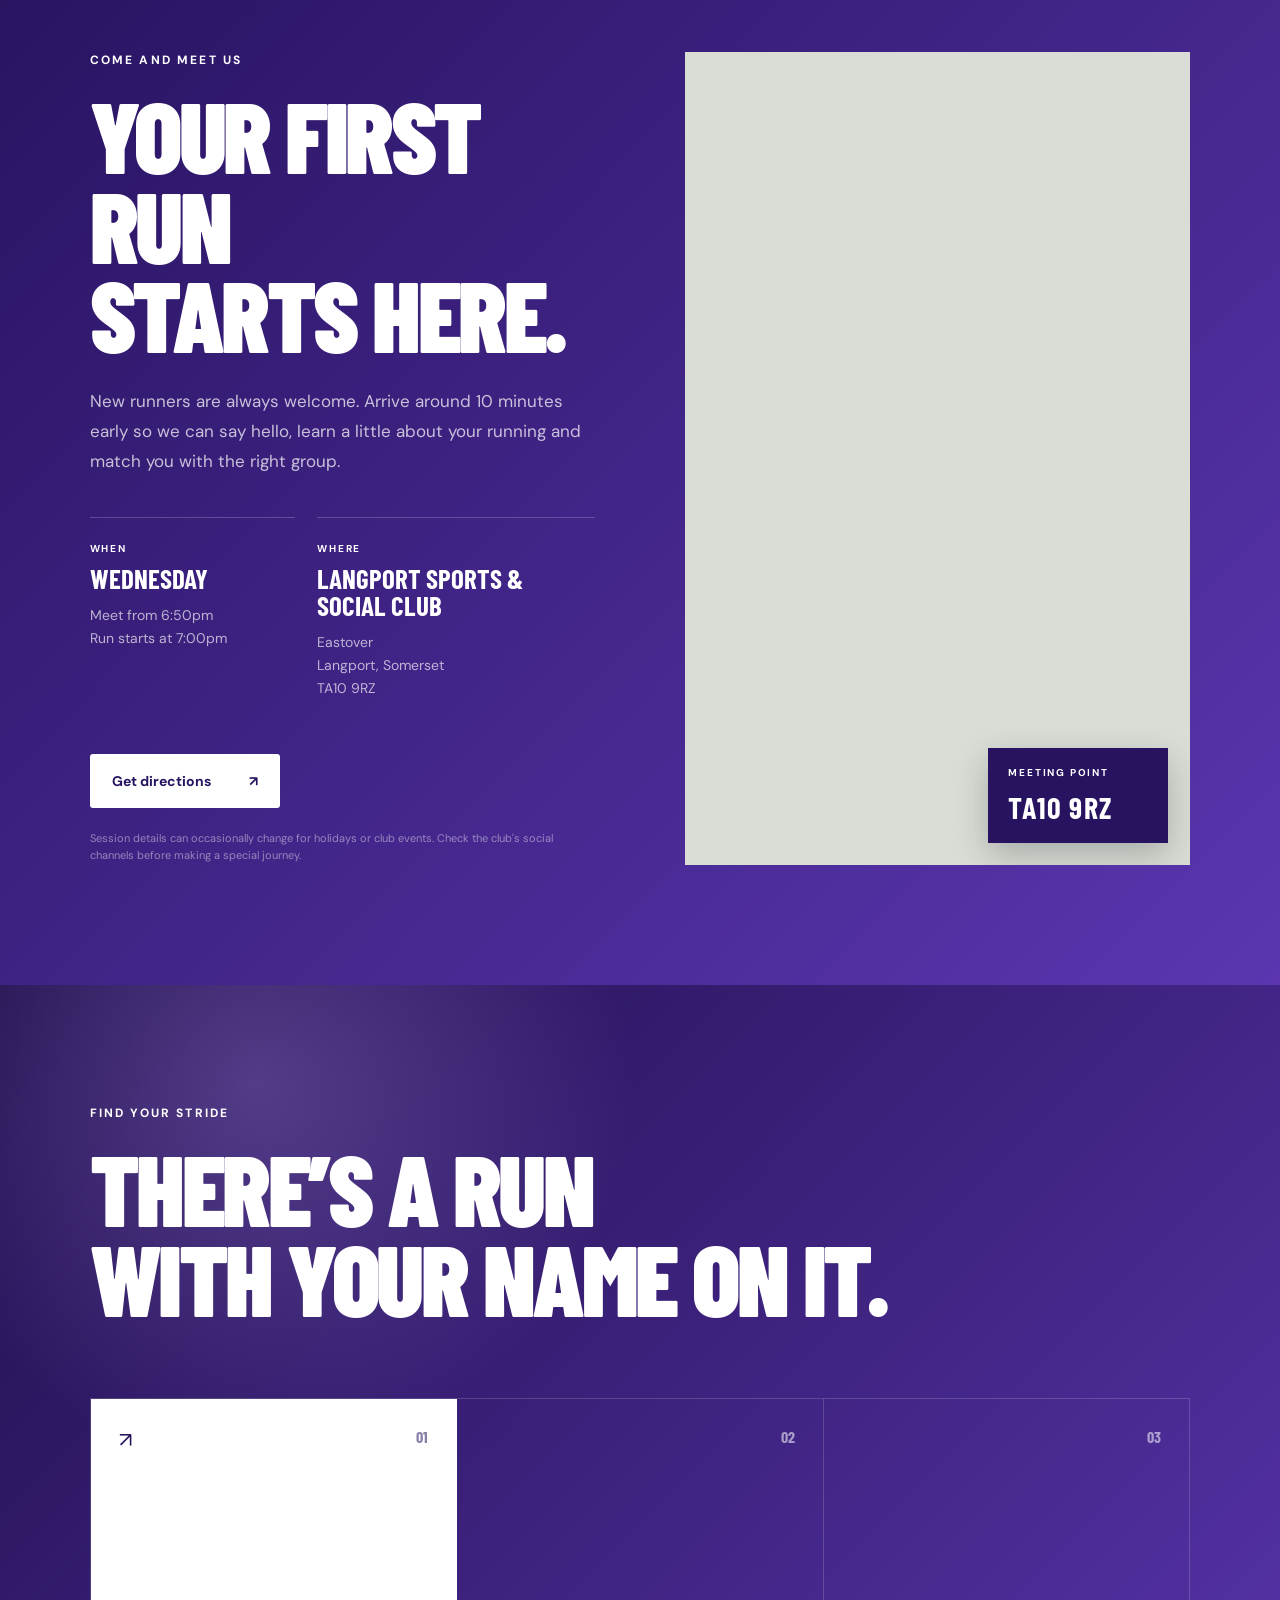
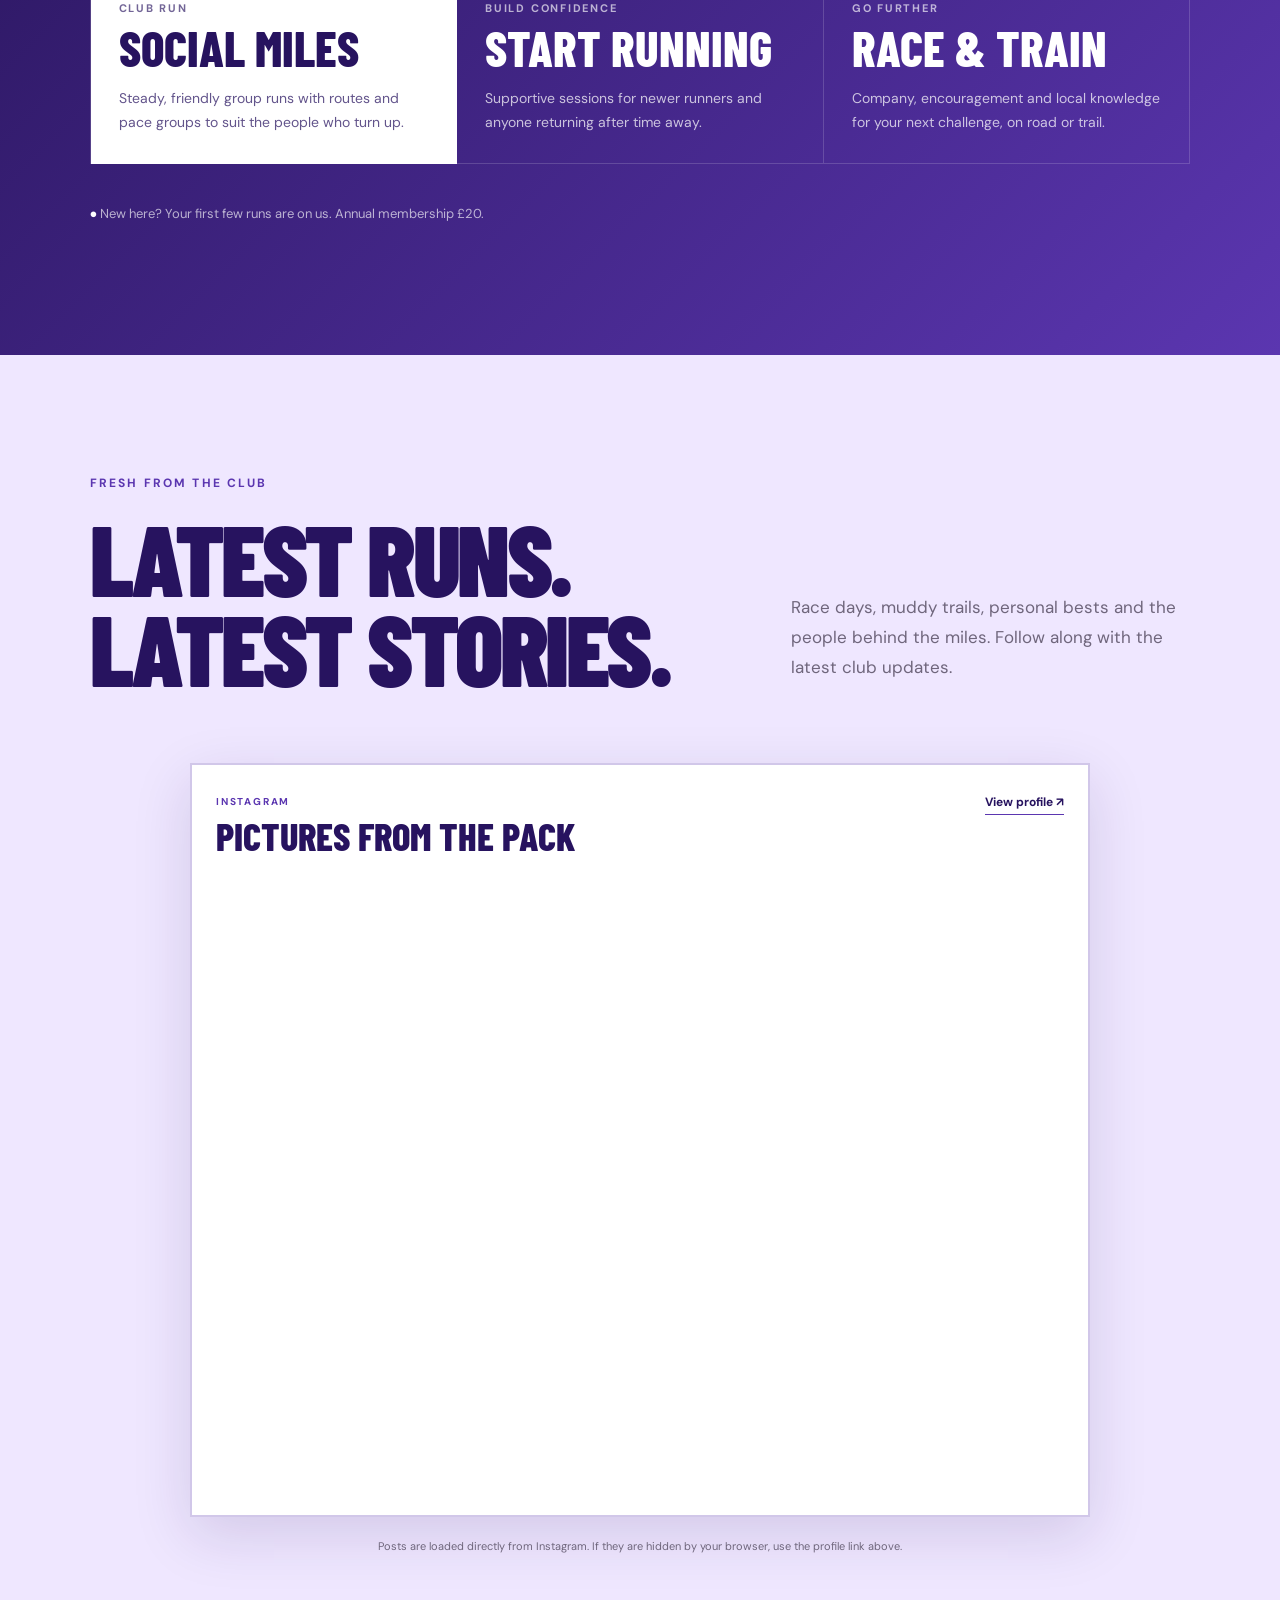
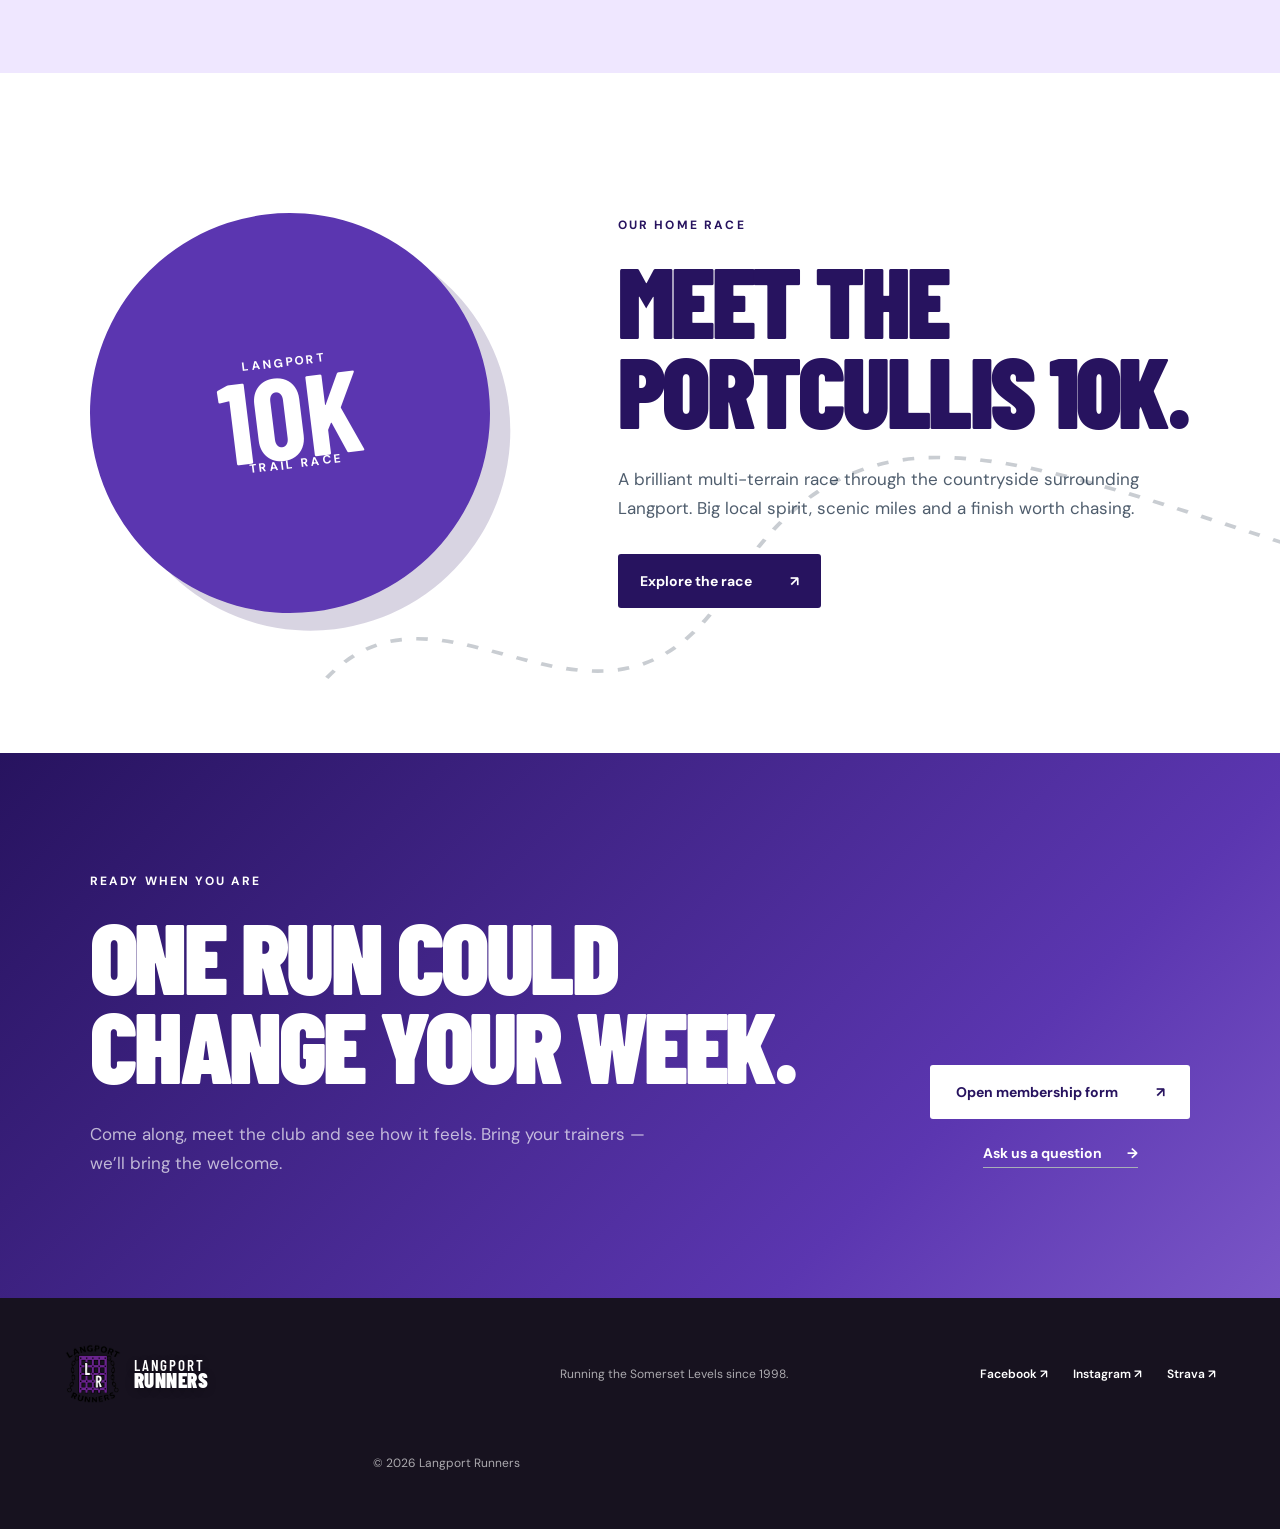
==== commit 81dca034: "Refresh stylesheet for balanced tagline lines" ====
--- a/index.html
+++ b/index.html
@@ -27,7 +27,7 @@
   <link rel="preconnect" href="https://fonts.googleapis.com">
   <link rel="preconnect" href="https://fonts.gstatic.com" crossorigin>
   <link href="https://fonts.googleapis.com/css2?family=Barlow+Condensed:ital,wght@0,600;0,700;0,800;0,900;1,800&family=DM+Sans:wght@400;500;600;700&display=swap" rel="stylesheet">
-  <link rel="stylesheet" href="styles.css?v=20261021-mobile15">
+  <link rel="stylesheet" href="styles.css?v=20261021-mobile18">
   <script src="script.js" defer></script>
   <script type="application/ld+json">
   {
@@ -82,7 +82,7 @@
           <img class="hero-brand-logo" src="assets/langport-runners-logo.png" alt="">
           <span>Langport<br><em>Runners</em></span>
         </h1>
-        <p class="eyebrow"><span></span> Friendly. Local. For every pace.</p>
+        <p class="eyebrow hero-tagline"><span></span> Friendly. Local. For every pace.</p>
         <p class="hero-copy">A welcoming running club in the heart of the Somerset Levels. Whether it’s your first mile or your next marathon, there’s a place in the pack for you.</p>
         <div class="hero-actions">
           <a class="button button-coral" href="#visit">Come for a run <span>↗</span></a>
--- a/styles.css
+++ b/styles.css
@@ -72,6 +72,8 @@
 .eyebrow, .kicker { margin: 0 0 22px; font-size: 12px; font-weight: 700; letter-spacing: .18em; text-transform: uppercase; }
 .eyebrow { display: flex; align-items: center; gap: 12px; color: white; }
 .eyebrow span { width: 32px; height: 2px; background: currentColor; }
+.hero-tagline span { width: 16px; flex: 0 0 16px; }
+.hero-tagline::after { content: ""; display: block; width: 16px; height: 2px; flex: 0 0 16px; background: currentColor; }
 h1, h2, h3 { margin: 0; font-family: var(--display); text-transform: uppercase; }
 h1 { max-width: 790px; font-size: clamp(86px, 10.8vw, 166px); font-weight: 900; line-height: .88; letter-spacing: -.012em; }
 h1 em { color: white; font-style: italic; text-shadow: 0 4px 18px rgba(0,0,0,.28); }
@@ -241,7 +243,8 @@
   .hero-media { background-size: auto calc(100% + 260px); background-position: 69% -230px; }
   .hero-shade { background: linear-gradient(90deg, rgba(39,19,95,.94) 0%, rgba(91,54,176,.78) 36%, rgba(91,54,176,.30) 68%, rgba(39,19,95,.19) 100%), linear-gradient(0deg, rgba(23,18,31,.85) 0%, transparent 58%); }
   .hero-content { width: 100%; padding: 112px 18px 220px; }
-  .eyebrow { max-width: 270px; margin-bottom: 18px; font-size: 10px; line-height: 1.4; }
+  .eyebrow { max-width: 100%; margin: 14px auto 0; justify-content: center; font-size: 10px; line-height: 1.4; text-align: center; }
+  .hero-tagline { display: flex; position: relative; clear: both; width: 100%; margin: 24px auto 0; align-items: center; justify-content: center; gap: 8px; text-align: center; }
   h1 { max-width: 100%; font-size: clamp(50px, 16.5vw, 74px); line-height: .94; letter-spacing: 0; }
   h1.hero-brand { display: flex; gap: 6px; width: max-content; max-width: 100%; padding: 0; margin: 0 auto; justify-content: center; align-items: center; font-size: clamp(32px, 9.8vw, 49px); letter-spacing: .095em; }
   .hero-brand span { min-width: 0; transform: none; }
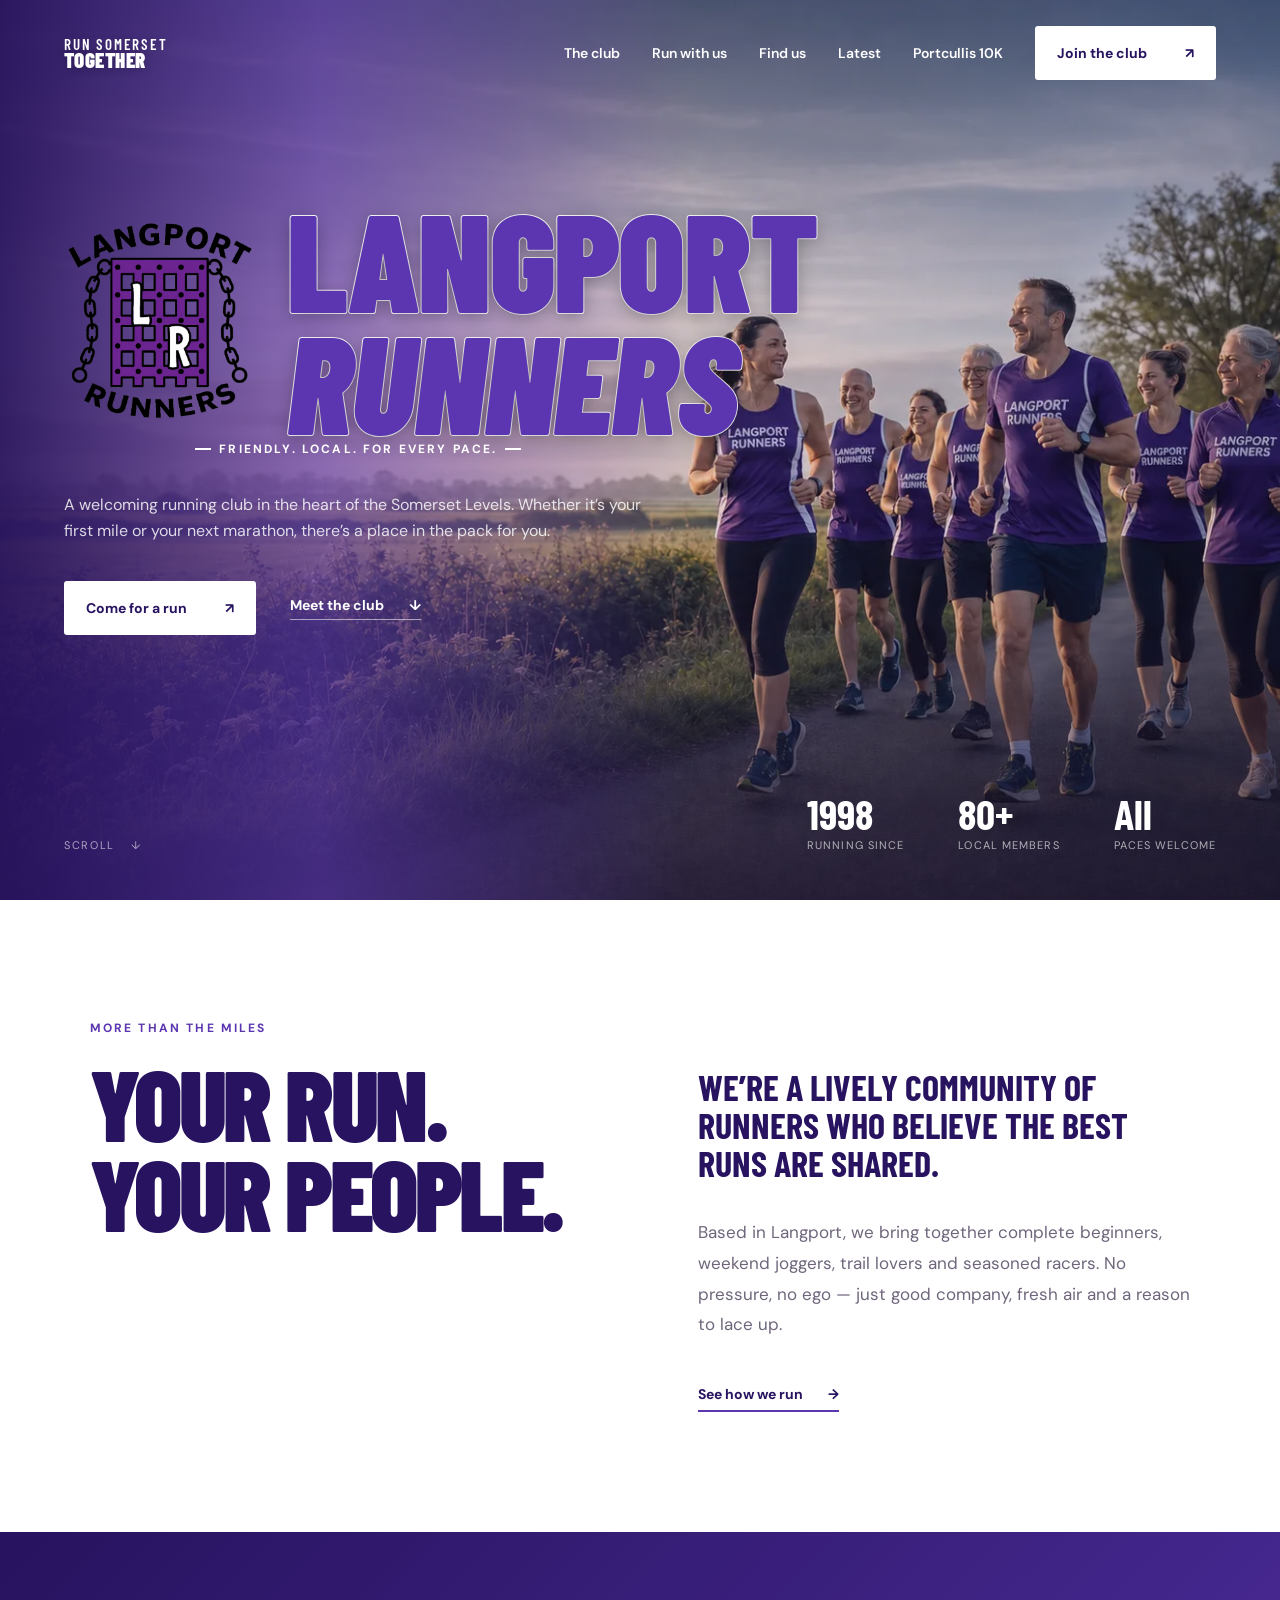
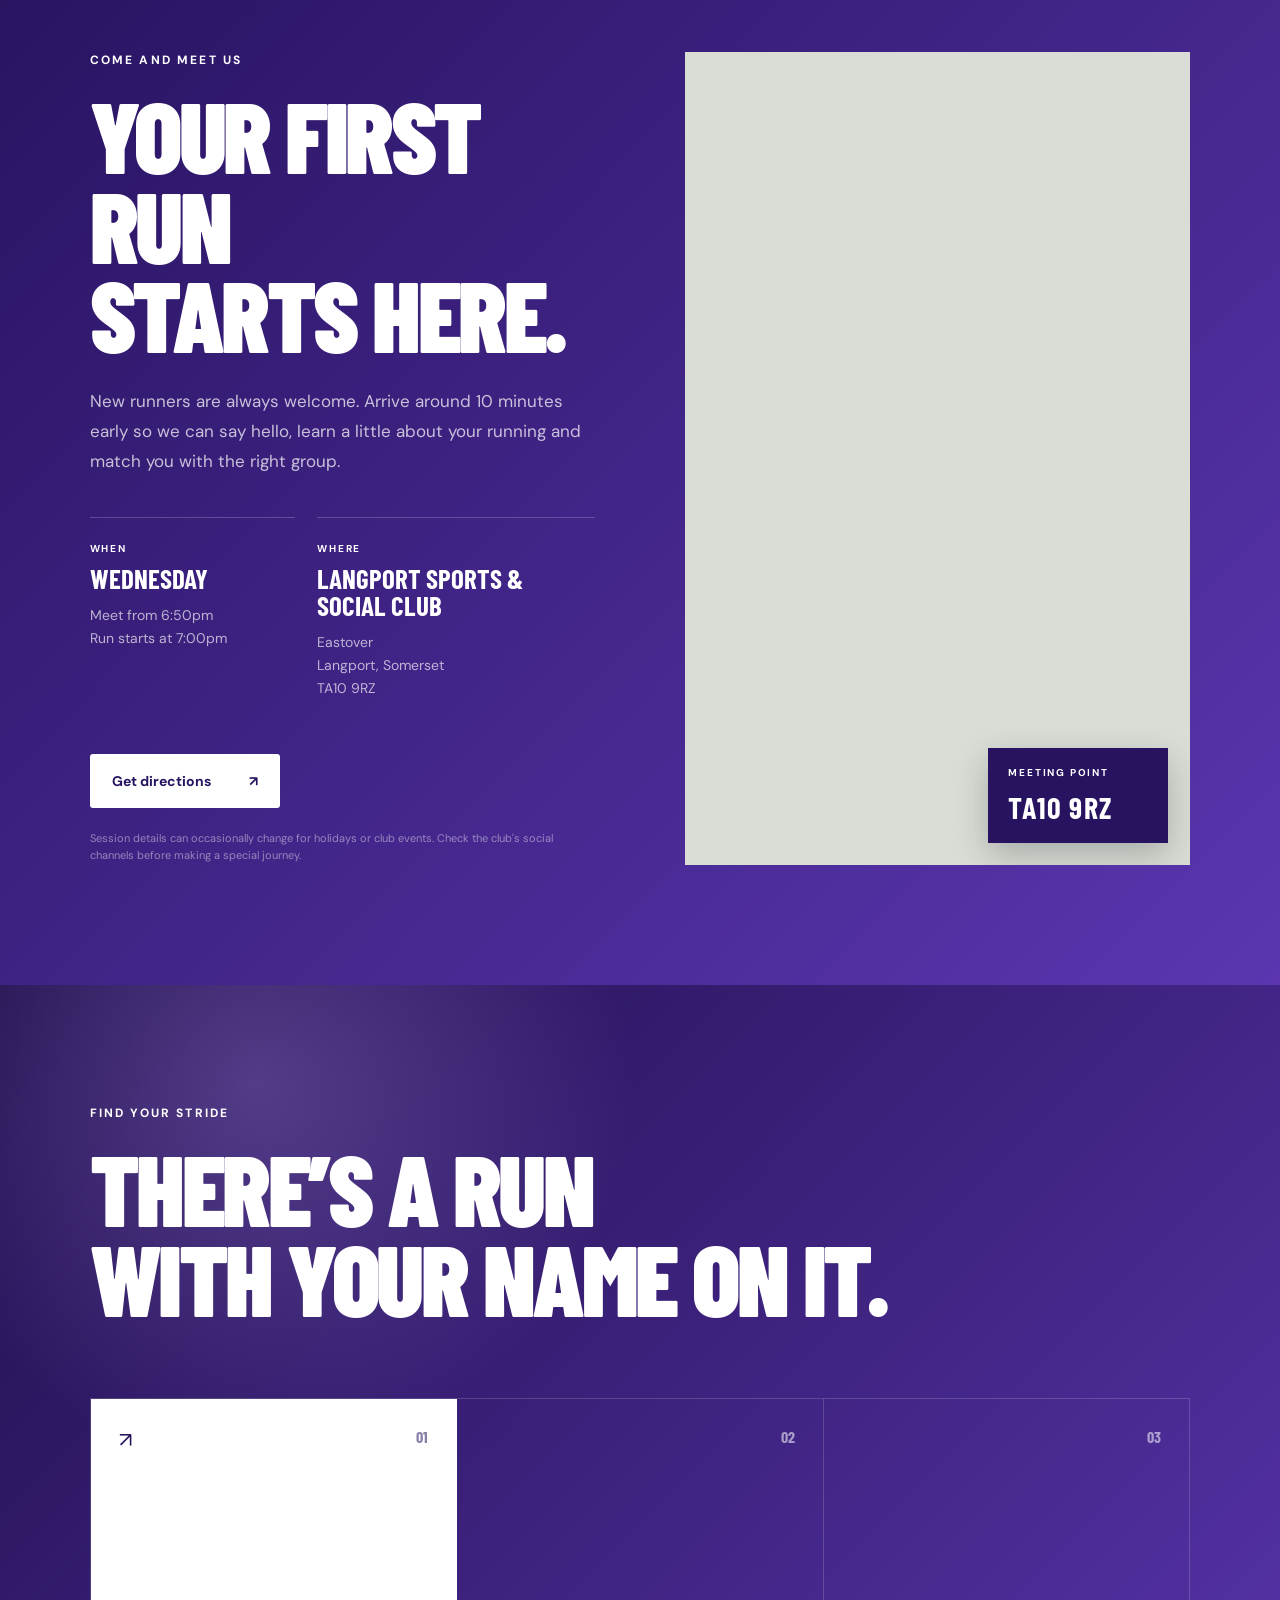
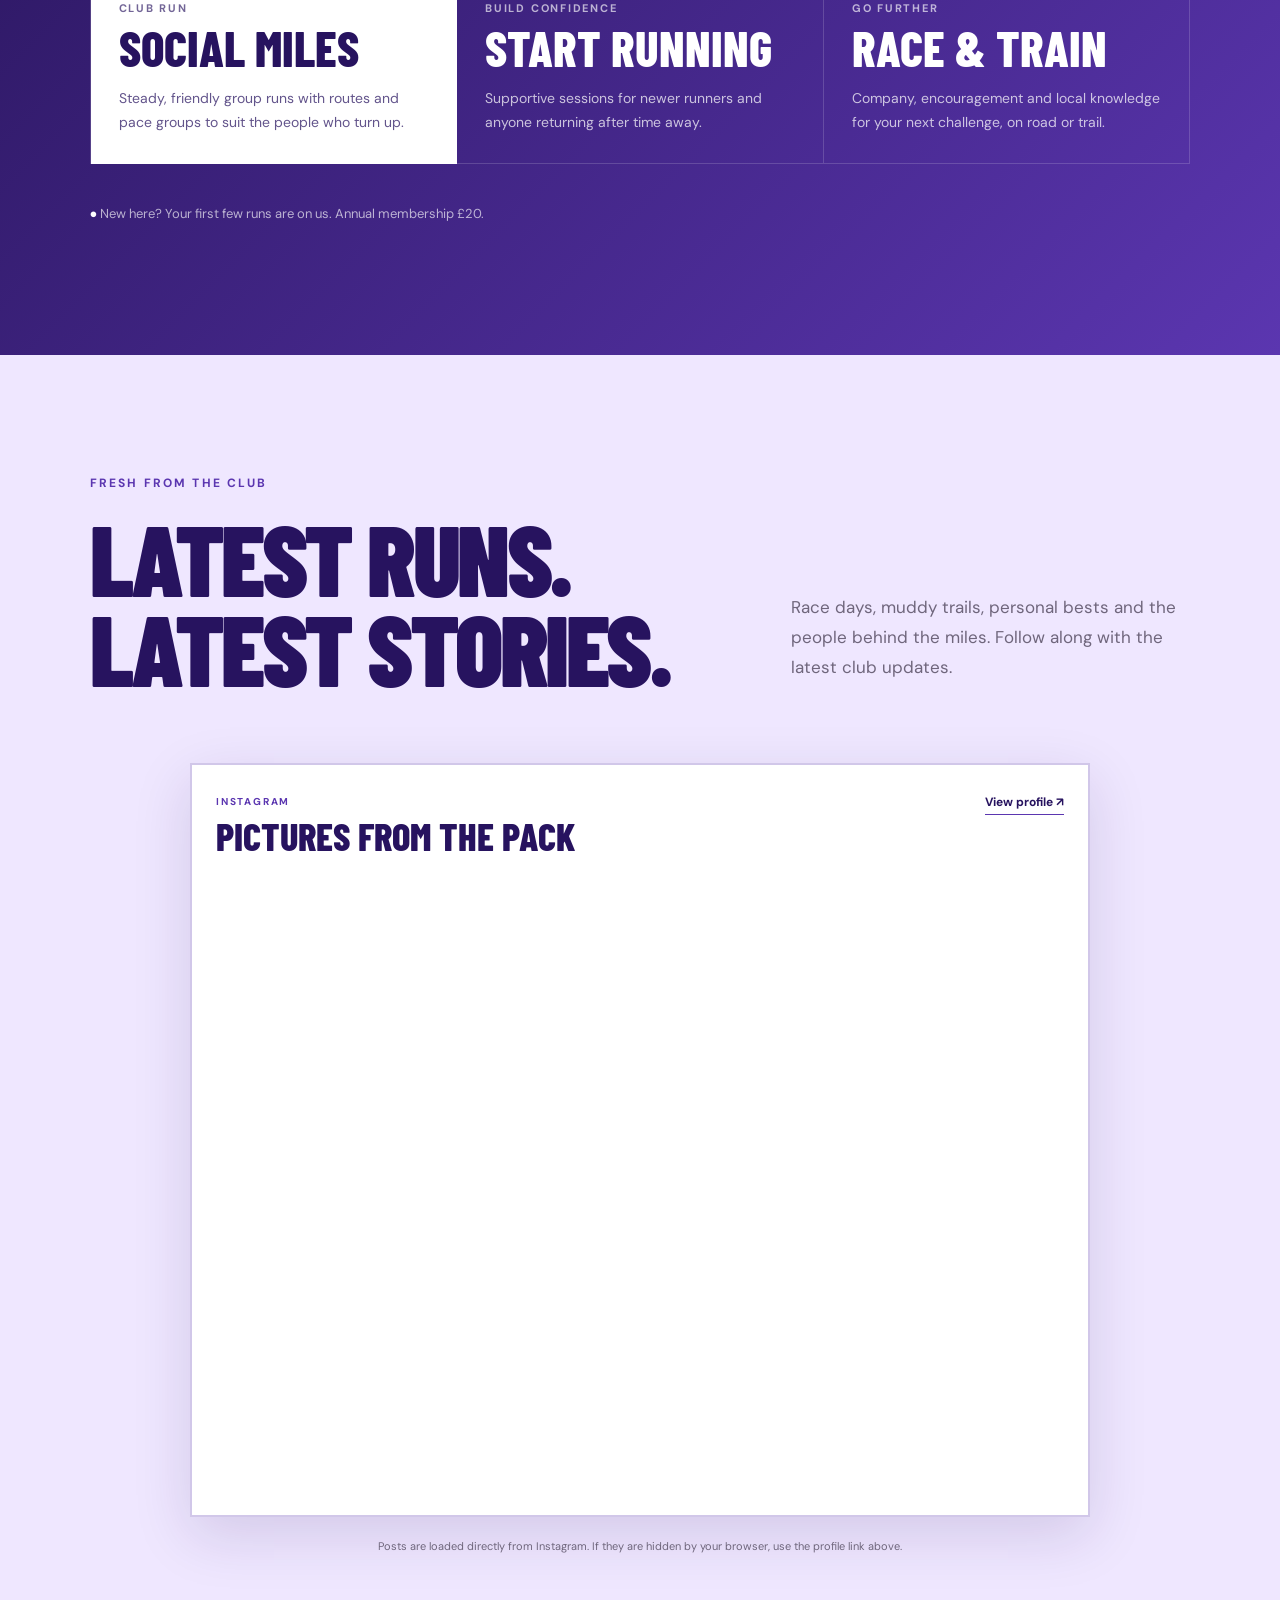
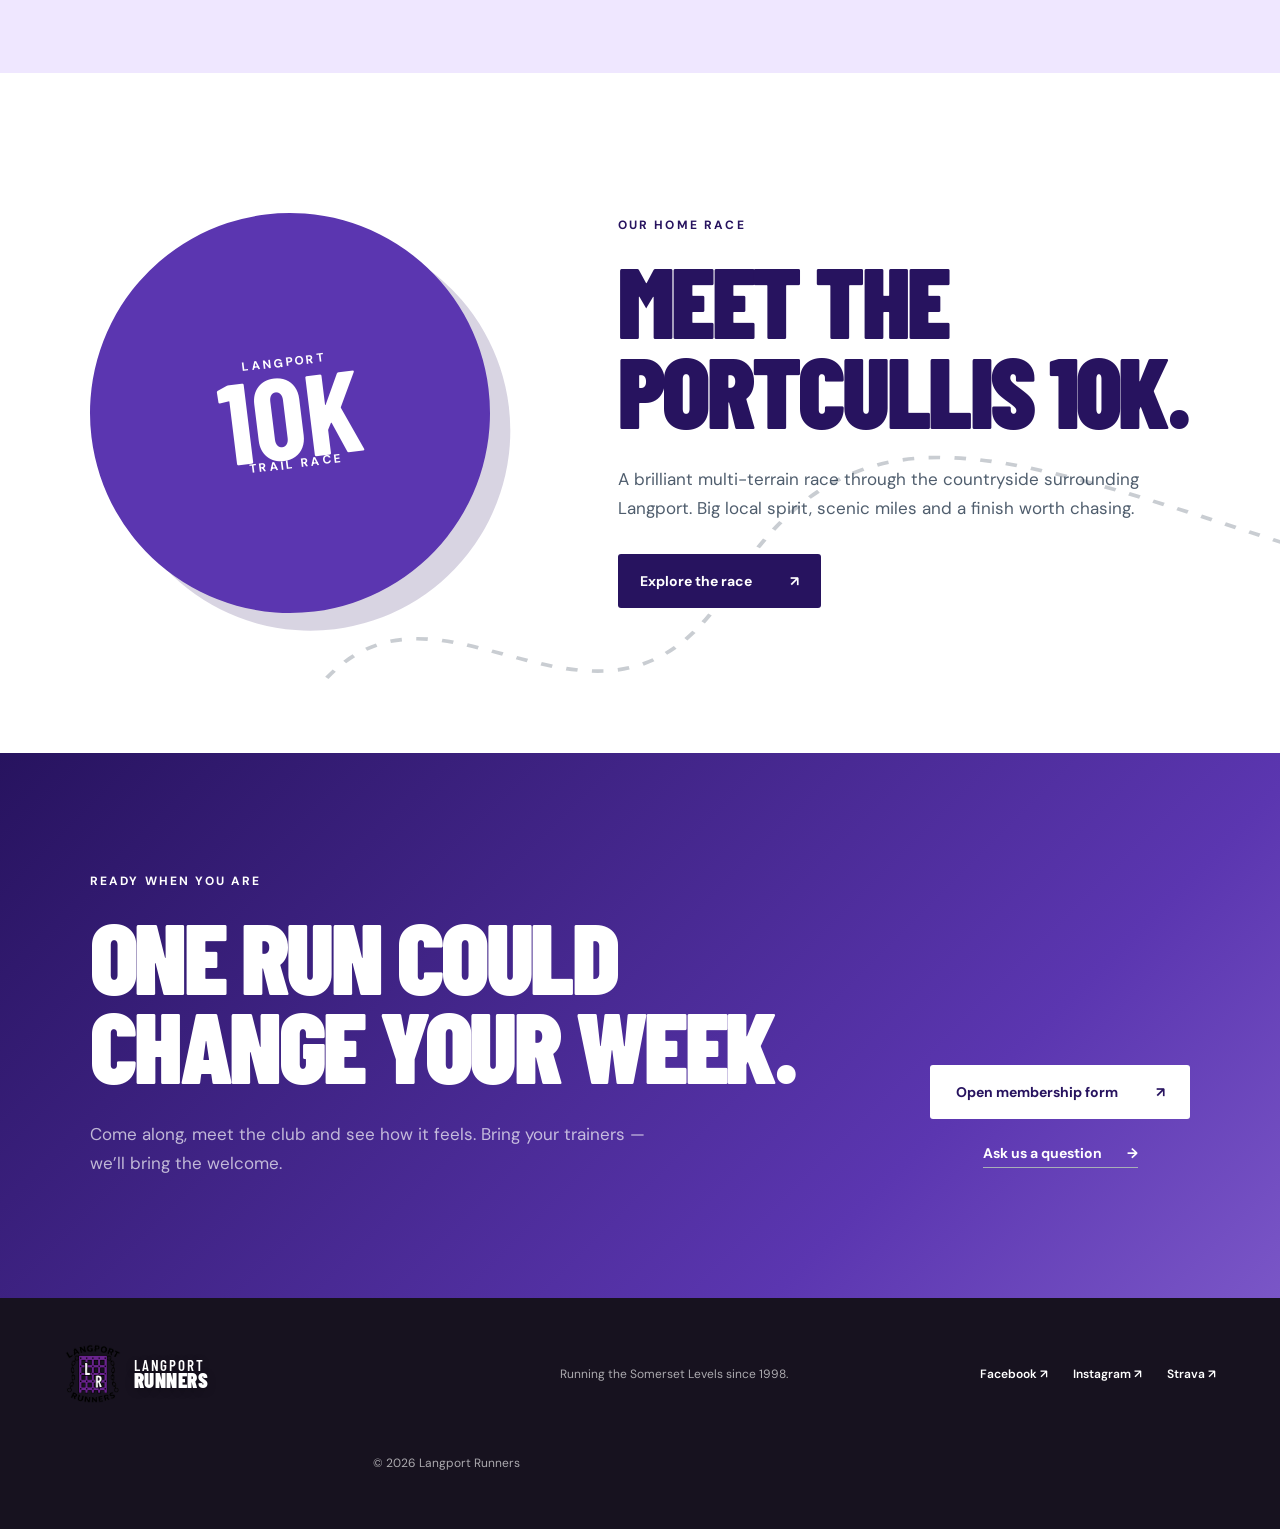
==== commit bfe4e0cf: "Enforce equal white lines on both sides of hero tagline in HTML" ====
--- a/index.html
+++ b/index.html
@@ -27,7 +27,14 @@
   <link rel="preconnect" href="https://fonts.googleapis.com">
   <link rel="preconnect" href="https://fonts.gstatic.com" crossorigin>
   <link href="https://fonts.googleapis.com/css2?family=Barlow+Condensed:ital,wght@0,600;0,700;0,800;0,900;1,800&family=DM+Sans:wght@400;500;600;700&display=swap" rel="stylesheet">
-  <link rel="stylesheet" href="styles.css?v=20261021-mobile18">
+  <link rel="stylesheet" href="styles.css?v=20261021-mobile19">
+  <style>
+    /* Keep matching decorative rules around the homepage tagline, even on cached mobile styles. */
+    .hero-content .hero-tagline { display: flex; align-items: center; justify-content: center; gap: 8px; }
+    .hero-content .hero-tagline > span { display: none; }
+    .hero-content .hero-tagline::before,
+    .hero-content .hero-tagline::after { content: ""; display: block; flex: 0 0 16px; width: 16px; height: 2px; background: #fff; }
+  </style>
   <script src="script.js" defer></script>
   <script type="application/ld+json">
   {
